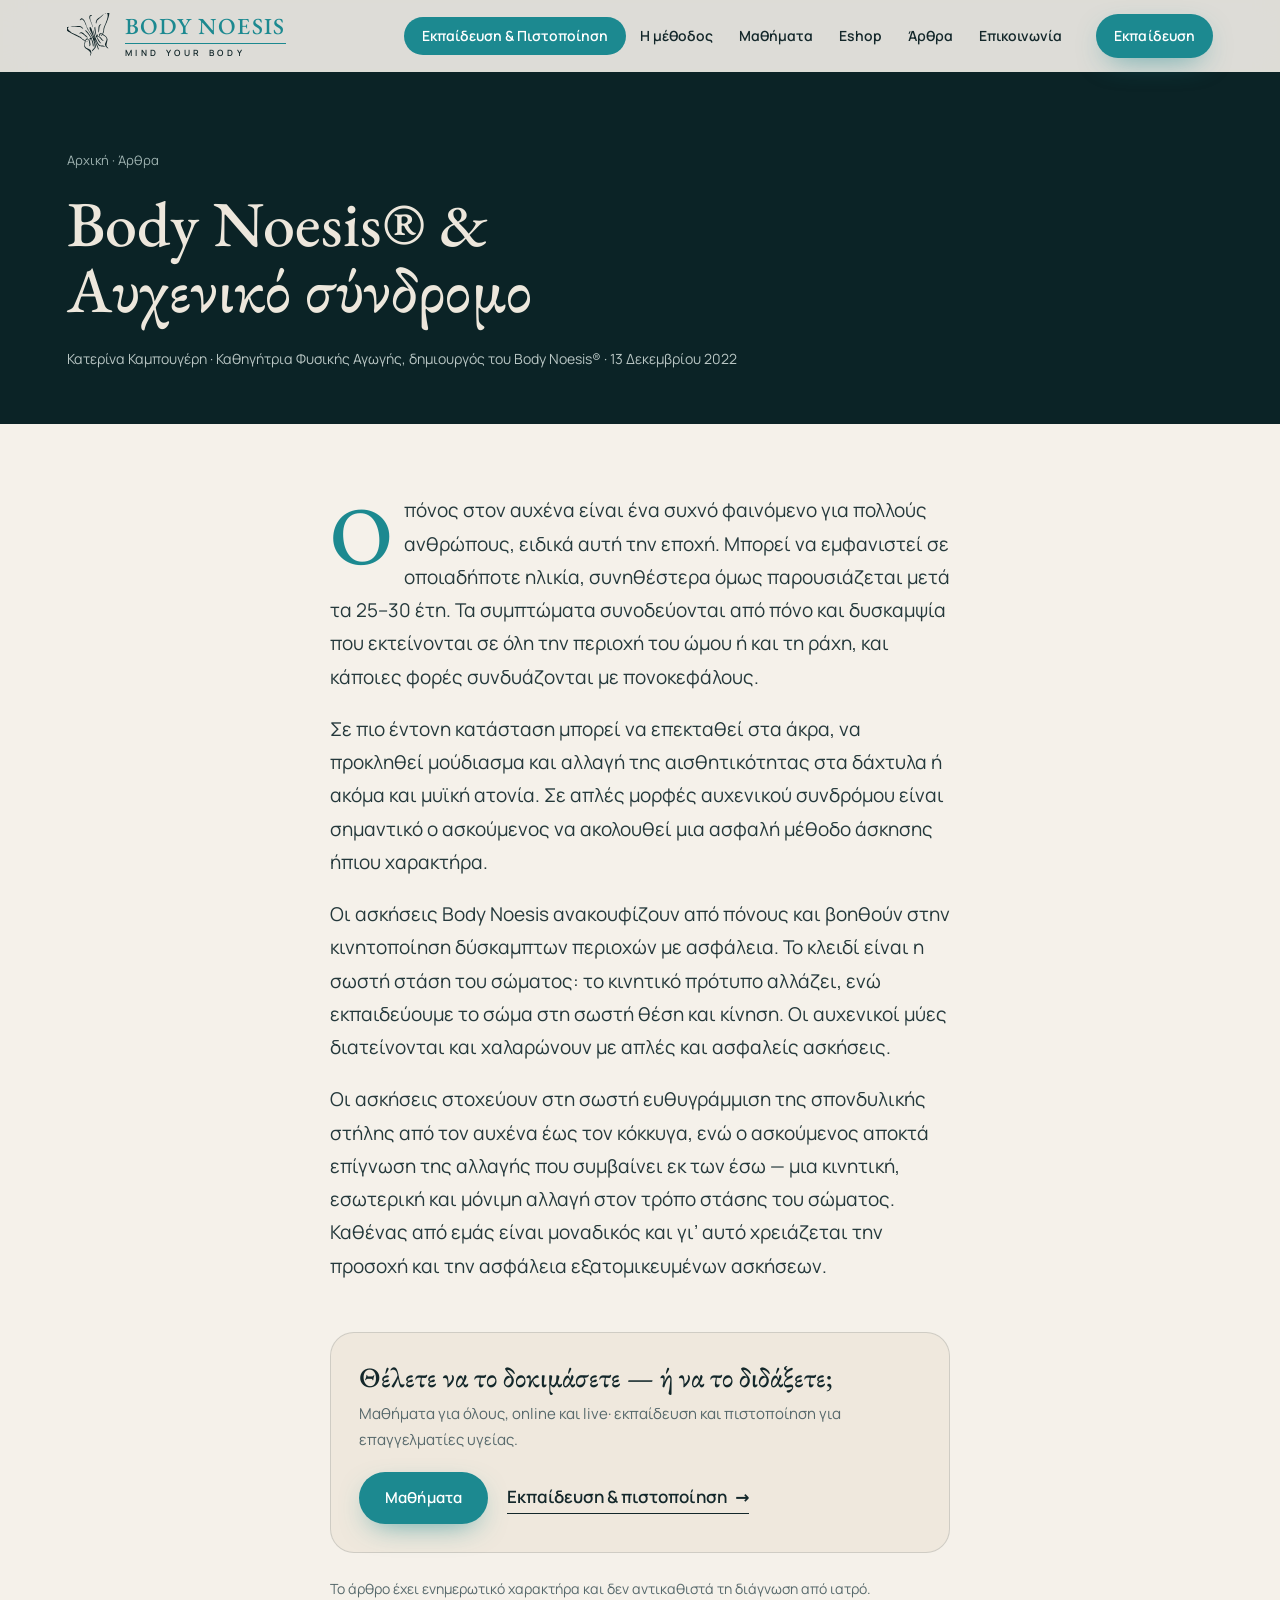
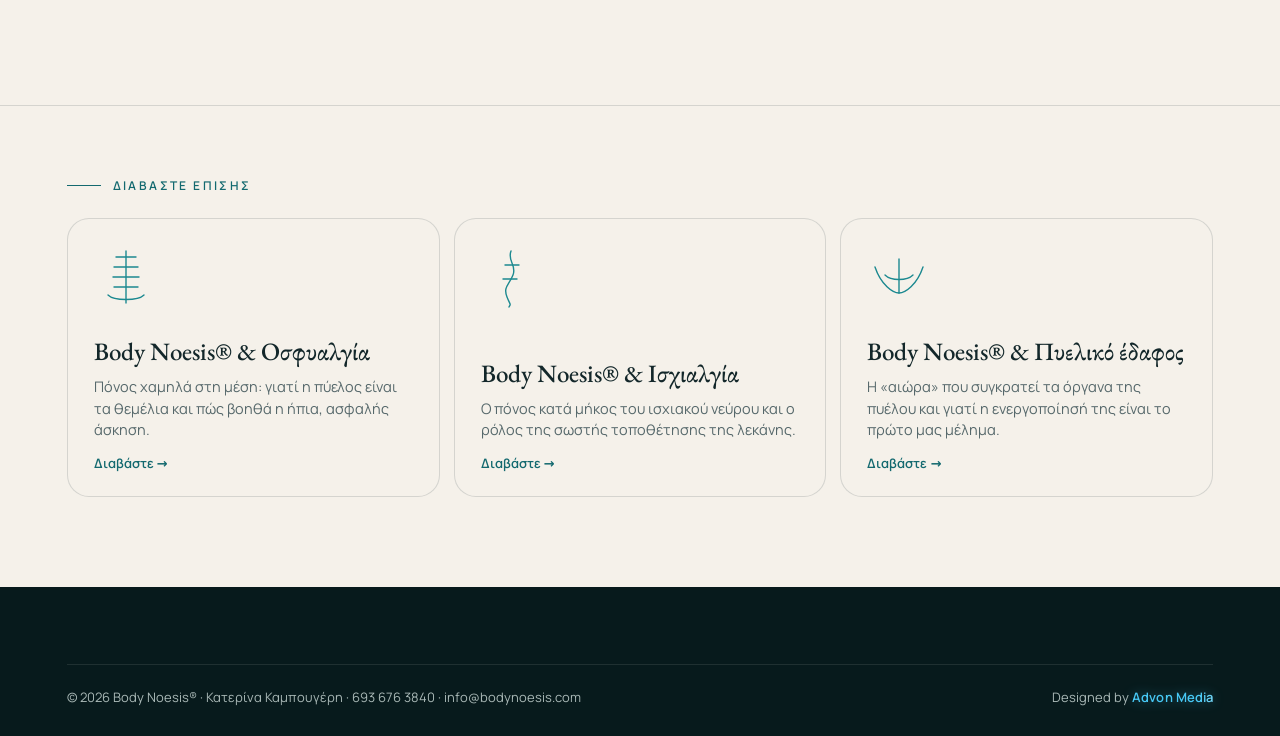
==== arthro-afxeniko-syndromo.html @ e97dd477 "Body Noesis® — new site: academy (training & certification), method, eshop with e-mail orders, artic" ====
<!DOCTYPE html>
<html lang="el">
<head>
<meta charset="utf-8">
<meta name="viewport" content="width=device-width,initial-scale=1,viewport-fit=cover">
<title>Body Noesis® &amp; Αυχενικό σύνδρομο | Κατερίνα Καμπουγέρη</title>
<!-- advon-icons · favicon.py · made from assets/img/body-noesis-icon.svg · vce3b1644 -->
<link rel="icon" href="favicon.ico?v=ce3b1644" sizes="32x32">
<link rel="icon" href="assets/icons/favicon.svg?v=ce3b1644" type="image/svg+xml">
<link rel="icon" href="assets/icons/favicon-96.png?v=ce3b1644" type="image/png" sizes="96x96">
<link rel="icon" href="assets/icons/favicon-48.png?v=ce3b1644" type="image/png" sizes="48x48">
<link rel="apple-touch-icon" href="assets/icons/apple-touch-icon.png?v=ce3b1644">
<link rel="manifest" href="site.webmanifest?v=ce3b1644">
<!-- /advon-icons -->
<meta name="description" content="Πόνος και δυσκαμψία στον αυχένα: η σωστή στάση ως κλειδί και οι ήπιες, εξατομικευμένες ασκήσεις.">
<meta name="robots" content="index,follow,max-image-preview:large">
<script id="advon-draft-guard">/* Advon: drafts stay out of Google; the real domain is untouched */(function(h){if(/(^|\.)(drafts\.advonmedia\.com|github\.io|netlify\.app)$/.test(h)){var m=document.createElement("meta");m.name="robots";m.content="noindex,nofollow";document.head.appendChild(m)}})(location.hostname)</script>
<meta name="theme-color" content="#0B2326">
<meta name="color-scheme" content="light only">
<meta property="og:type" content="website"><meta property="og:locale" content="el_GR"><meta property="og:locale:alternate" content="en_GB">
<meta property="og:site_name" content="Body Noesis®">
<meta property="og:title" content="Body Noesis® &amp; Αυχενικό σύνδρομο | Κατερίνα Καμπουγέρη"><meta property="og:description" content="Πόνος και δυσκαμψία στον αυχένα: η σωστή στάση ως κλειδί και οι ήπιες, εξατομικευμένες ασκήσεις.">
<meta property="og:image" content="https://bodynoesis.com/assets/img/katerina-kampougeri-body-noesis-paralia-maxilari-1600.webp"><meta property="og:image:width" content="1600"><meta property="og:image:height" content="1200">
<meta name="twitter:card" content="summary_large_image">
<script>(function(){var h=document.documentElement;h.classList.add('js');try{if(!sessionStorage.getItem('bn-in')&&!matchMedia('(prefers-reduced-motion:reduce)').matches&&!document.hidden)0}catch(e){}})()</script>
<link rel="preload" href="assets/fonts/eb-garamond-greek-500.woff2" as="font" type="font/woff2" crossorigin>
<style id="advon-fonts">@font-face{font-family:'EB Garamond';font-style:normal;font-weight:500;font-display:swap;src:url(assets/fonts/eb-garamond-greek-500.woff2) format('woff2');unicode-range:U+0370-0377,U+037A-037F,U+0384-038A,U+038C,U+038E-03A1,U+03A3-03FF}
@font-face{font-family:'EB Garamond';font-style:normal;font-weight:500;font-display:swap;src:url(assets/fonts/eb-garamond-latin-500.woff2) format('woff2');unicode-range:U+0000-00FF,U+0131,U+0152-0153,U+02BB-02BC,U+02C6,U+02DA,U+02DC,U+0304,U+0308,U+0329,U+2000-206F,U+20AC,U+2122,U+2191,U+2193,U+2212,U+2215,U+FEFF,U+FFFD}
@font-face{font-family:'Manrope';font-style:normal;font-weight:400;font-display:swap;src:url(assets/fonts/manrope-greek-400.woff2) format('woff2');unicode-range:U+0370-0377,U+037A-037F,U+0384-038A,U+038C,U+038E-03A1,U+03A3-03FF}
@font-face{font-family:'Manrope';font-style:normal;font-weight:400;font-display:swap;src:url(assets/fonts/manrope-latin-400.woff2) format('woff2');unicode-range:U+0000-00FF,U+0131,U+0152-0153,U+02BB-02BC,U+02C6,U+02DA,U+02DC,U+0304,U+0308,U+0329,U+2000-206F,U+20AC,U+2122,U+2191,U+2193,U+2212,U+2215,U+FEFF,U+FFFD}
@font-face{font-family:'Manrope';font-style:normal;font-weight:600;font-display:swap;src:url(assets/fonts/manrope-greek-600.woff2) format('woff2');unicode-range:U+0370-0377,U+037A-037F,U+0384-038A,U+038C,U+038E-03A1,U+03A3-03FF}
@font-face{font-family:'Manrope';font-style:normal;font-weight:600;font-display:swap;src:url(assets/fonts/manrope-latin-600.woff2) format('woff2');unicode-range:U+0000-00FF,U+0131,U+0152-0153,U+02BB-02BC,U+02C6,U+02DA,U+02DC,U+0304,U+0308,U+0329,U+2000-206F,U+20AC,U+2122,U+2191,U+2193,U+2212,U+2215,U+FEFF,U+FFFD}</style>
<style>:root{--paper:#F5F1EA;--paper2:#EFE8DD;--surf:#E7DED0;--ink:#13272A;--mut:#56686B;--teal:#1C8990;--tealt:#13696F;--tealL:#7CC8CC;--deep:#0B2326;--deep2:#103136;--sand:#C9B590;--rasp:#983058;--rasp2:#7C2347;--line:rgba(19,39,42,.14);--lineL:rgba(245,241,234,.16);
--fd:'EB Garamond',Georgia,'Noto Serif',serif;--fb:'Manrope',system-ui,-apple-system,'Segoe UI',sans-serif;
--g:clamp(20px,5.2vw,120px);--gx:max(var(--g),calc((100vw - 1920px)/2));--r:22px;--ease:cubic-bezier(.22,1,.36,1);--sh1:0 1px 2px rgba(11,35,38,.06),0 6px 18px -8px rgba(11,35,38,.18);--sh2:0 2px 6px rgba(11,35,38,.08),0 24px 60px -24px rgba(11,35,38,.35);--sh3:0 40px 90px -40px rgba(11,35,38,.6)}
*,*::before,*::after{box-sizing:border-box}
html{-webkit-text-size-adjust:100%;scroll-behavior:smooth;scroll-padding-top:90px;color-scheme:light only}
html,body{overflow-x:clip}
body{margin:0;background:var(--paper);color:var(--ink);font:400 17px/1.65 var(--fb);-webkit-font-smoothing:antialiased;-moz-osx-font-smoothing:grayscale;text-rendering:optimizeLegibility}
img,video,svg{display:block;max-width:100%}img{height:auto}
a{color:inherit}
button{font:inherit;color:inherit;cursor:pointer}
h1,h2,h3,h4{margin:0;font-weight:500}
p{margin:0 0 1em}
::selection{background:var(--teal);color:#fff}
.wrap{width:calc(100% - 2*var(--g));max-width:1920px;margin:0 auto}
.sk{position:absolute;left:-9999px;top:0}.sk:focus{left:12px;top:12px;z-index:200;background:#fff;padding:10px 14px;border-radius:10px}
.d{font-family:var(--fd);font-weight:500;letter-spacing:-.012em;line-height:1.04;text-wrap:balance}
.kick{display:inline-flex;align-items:center;gap:12px;font:600 12px/1 var(--fb);letter-spacing:.2em;text-transform:uppercase;color:var(--tealt)}
.kick::before{content:"";width:34px;height:1px;background:currentColor;transform-origin:left;transform:scaleX(var(--kx,1));transition:transform .7s var(--ease)}
.on-dark .kick,.kick.l{color:var(--tealL)}
h2.d{font-size:clamp(38px,4.6vw,78px);margin:18px 0 0}
.lead{font-size:clamp(17px,1.25vw,20px);color:var(--mut);max-width:64ch;text-wrap:pretty}
.on-dark{background:var(--deep);color:#EDE7DC}
.on-dark .lead{color:#B9C6C4}
.sec{padding:clamp(80px,9vw,150px) 0;position:relative}
.num{font-variant-numeric:tabular-nums lining-nums}
.btn{display:inline-flex;align-items:center;justify-content:center;gap:10px;min-height:52px;padding:0 26px;border-radius:999px;border:0;background:var(--teal);color:#fff;font:600 15px/1 var(--fb);letter-spacing:.01em;text-decoration:none;position:relative;overflow:hidden;isolation:isolate;transition:transform .25s var(--ease),background .25s,box-shadow .25s;box-shadow:0 10px 30px -12px rgba(28,137,144,.8)}
.btn::after{content:"";position:absolute;inset:0;background:linear-gradient(100deg,transparent 30%,rgba(255,255,255,.28) 50%,transparent 70%);transform:translateX(-120%);z-index:-1}
.btn:active{transform:scale(.97)}
.btn.sec2{background:transparent;color:inherit;border:1px solid currentColor;box-shadow:none}
.btn.rasp{background:var(--rasp);box-shadow:0 10px 30px -12px rgba(152,48,88,.75)}
.btn.light{background:#F5F1EA;color:var(--deep);box-shadow:none}
@media (hover:hover){.btn:hover{transform:translateY(-2px)}.btn:hover::after{transform:translateX(120%);transition:transform .8s var(--ease)}.btn.sec2:hover{background:rgba(28,137,144,.08)}}
.tl{display:inline-flex;align-items:center;gap:8px;font-weight:600;text-decoration:none;border-bottom:1px solid currentColor;padding-bottom:2px}
.tl span{transition:transform .25s var(--ease)}@media (hover:hover){.tl:hover span{transform:translateX(4px)}}
/* ---------- header */
.hd{position:fixed;inset:0 0 auto;z-index:60;height:84px;display:flex;align-items:center;transition:background .35s,box-shadow .35s,height .35s;color:#F5F1EA}
.hd::before{content:"";position:absolute;inset:0;background:rgba(245,241,234,.9);backdrop-filter:saturate(1.4) blur(14px);-webkit-backdrop-filter:saturate(1.4) blur(14px);opacity:0;transition:opacity .35s;box-shadow:0 1px 0 var(--line)}
.hd.solid{color:var(--ink);height:72px}.hd.solid::before{opacity:1}
.hd .wrap{display:flex;align-items:center;gap:22px;position:relative}
.brand{display:flex;align-items:center;gap:12px;text-decoration:none;flex:none}
.brand svg{width:46px;height:46px;color:currentColor;transition:transform .8s var(--ease)}
.hd.solid .brand svg{color:var(--ink)}
.wm{display:flex;flex-direction:column;line-height:1}
.wm b{font:500 23px/1 var(--fd);letter-spacing:.06em;color:var(--tealL);padding-bottom:5px;border-bottom:1px solid currentColor}
.hd.solid .wm b{color:var(--teal)}
.wm i{font:600 8.6px/1 var(--fb);font-style:normal;letter-spacing:.42em;margin-top:5px}
.nav{display:flex;gap:2px;margin-left:auto;align-items:center}
.nav a{font:600 14px/1 var(--fb);text-decoration:none;padding:12px 12px;border-radius:999px;position:relative;white-space:nowrap}
.nav a::after{content:"";position:absolute;left:12px;right:12px;bottom:6px;height:1px;background:currentColor;transform:scaleX(0);transform-origin:left;transition:transform .35s var(--ease)}
@media (hover:hover){.nav a:hover::after{transform:scaleX(1)}}
.nav a.acad{background:var(--teal);color:#fff;padding:12px 18px}.nav a.acad::after{display:none}
.hdr{display:flex;align-items:center;gap:6px}
.cartb{position:relative;width:46px;height:46px;border-radius:50%;border:1px solid currentColor;background:transparent;display:grid;place-items:center;opacity:.92}
.cartb svg{width:20px;height:20px}
.cartb .cn{position:absolute;top:-4px;right:-4px;min-width:20px;height:20px;padding:0 5px;border-radius:10px;background:var(--rasp);color:#fff;font:700 11px/20px var(--fb);text-align:center;transform:scale(0);transition:transform .35s cubic-bezier(.34,1.56,.64,1)}
.cartb .cn.on{transform:scale(1)}
.cartb.bump{animation:bump .5s cubic-bezier(.34,1.56,.64,1)}@keyframes bump{40%{transform:scale(1.18)}}
.flags{display:flex;gap:4px}
.flags button{width:44px;height:44px;border:0;background:transparent;border-radius:50%;display:grid;place-items:center;opacity:.55;transition:opacity .2s}
.flags button[aria-pressed=true]{opacity:1}
.fl{display:block;width:20px;height:14px;overflow:hidden;line-height:0;border-radius:2px;box-shadow:0 0 0 1px rgba(0,0,0,.12)}
.fl svg{display:block;width:100%;height:100%}
.burger{display:none;width:46px;height:46px;border:1px solid currentColor;border-radius:50%;background:transparent;position:relative}
.burger i{position:absolute;left:14px;right:14px;height:1.5px;background:currentColor;transition:transform .35s var(--ease),opacity .2s}
.burger i:nth-child(1){top:17px}.burger i:nth-child(2){top:22px}.burger i:nth-child(3){top:27px}
.mm{position:fixed;inset:0;z-index:90;background:var(--deep);color:#F5F1EA;display:flex;flex-direction:column;padding:96px var(--g) 40px;transform:translateY(-100%);transition:transform .55s var(--ease);visibility:hidden}
.mm.open{transform:none;visibility:visible}
.mm a{font:500 clamp(30px,8vw,44px)/1.25 var(--fd);text-decoration:none;padding:6px 0;border-bottom:1px solid var(--lineL)}
.mm .x{position:absolute;top:18px;right:var(--g);width:50px;height:50px;border-radius:50%;border:1px solid rgba(245,241,234,.5);background:transparent;color:#F5F1EA;font-size:26px;line-height:1}
.mm .mmf{margin-top:auto;display:flex;gap:10px;align-items:center;flex-wrap:wrap}
@media (max-width:1220px){.nav{display:none}.burger{display:block}.hdr{margin-left:auto}}
@media (max-width:520px){.wm i{display:none}.wm b{font-size:19px;border:0;padding:0}.brand svg{width:38px;height:38px}.hd .flags{display:none}.hd{height:70px}}
/* ---------- intro (vertebrae align, page opens) */
#intro{position:fixed;inset:0;z-index:300;pointer-events:none;display:none}
html.bn-intro #intro{display:block;pointer-events:auto}
#intro .bd{position:absolute;left:0;right:0;height:calc(100%/7 + 1px);background:var(--deep);transition:transform .9s cubic-bezier(.76,0,.24,1)}
#intro .vb{position:absolute;left:50%;top:50%;width:min(96px,18vw);height:46%;transform:translate(-50%,-50%)}
#intro .vb i{position:absolute;left:0;width:100%;height:calc(100%/7*.7);border-radius:40%/60%;border:1.5px solid var(--tealL);background:rgba(124,200,204,.08);transform:translateX(var(--x));transition:transform .9s cubic-bezier(.34,1.3,.5,1),background .5s}
#intro .ibf{position:absolute;left:50%;top:calc(27% - 70px);width:84px;height:84px;margin-left:-42px;color:#F5F1EA;opacity:0;transform:translateY(10px) scale(.8);transition:opacity .6s,transform .8s var(--ease)}
#intro .iw{position:absolute;left:0;right:0;top:calc(73% + 10px);text-align:center;color:#F5F1EA;opacity:0;transition:opacity .6s .1s}
#intro .iw b{display:block;font:500 28px/1 var(--fd);letter-spacing:.12em;color:var(--tealL)}#intro .iw small{display:block;margin-top:10px;font:600 10px/1 var(--fb);letter-spacing:.44em}
#intro.al .vb i{transform:none;background:rgba(124,200,204,.22)}
#intro.bf .ibf{opacity:1;transform:none}#intro.bf .iw{opacity:1}
#intro.go .bd:nth-child(odd){transform:translateX(-101%)}#intro.go .bd:nth-child(even){transform:translateX(101%)}
#intro.go .vb,#intro.go .ibf,#intro.go .iw{opacity:0;transition:opacity .35s}
/* ---------- hero */
.hero{position:relative;min-height:max(640px,100svh);display:grid;grid-template-columns:minmax(0,46fr) minmax(0,54fr);background:var(--deep);color:#F2ECE2;overflow:clip}
.hero-t{position:relative;z-index:2;padding:calc(84px + clamp(30px,5vh,70px)) clamp(28px,4vw,72px) clamp(40px,6vh,80px) var(--gx);display:flex;flex-direction:column;justify-content:center}
.hero-t .ey{font:600 12px/1.4 var(--fb);letter-spacing:.22em;text-transform:uppercase;color:var(--tealL);display:flex;align-items:center;gap:12px}
.hero-t .ey::before{content:"";width:28px;height:1px;background:currentColor}
.hero h1{font:600 14px/1.55 var(--fb);letter-spacing:.02em;color:#C7D3D1;margin:22px 0 0;max-width:46ch}
.hero .disp{font-family:var(--fd);font-weight:500;font-size:clamp(46px,5.2vw,96px);line-height:.98;letter-spacing:-.02em;margin:16px 0 0;text-wrap:balance}
.hero .disp em{font-style:normal;color:var(--tealL);position:relative;white-space:nowrap}
.hero .disp em svg{position:absolute;left:-2%;right:-2%;bottom:-.08em;width:104%;height:.22em;overflow:visible}
.hero .disp em path{stroke:var(--sand);stroke-width:2.2;fill:none;stroke-dasharray:1;stroke-dashoffset:1;transition:stroke-dashoffset 1.2s .9s var(--ease)}
.hero.in .disp em path{stroke-dashoffset:0}
.hero .sub{margin:26px 0 0;font-size:clamp(16px,1.15vw,19px);color:#C3CFCD;max-width:52ch;text-wrap:pretty}
.hero .cta{display:flex;align-items:center;gap:24px;flex-wrap:wrap;margin-top:34px}
.hero .chips{display:flex;flex-wrap:wrap;gap:8px;margin-top:38px;padding:0;list-style:none}
.hero .chips li{font:600 12.5px/1 var(--fb);padding:11px 15px;border-radius:999px;border:1px solid rgba(124,200,204,.35);color:#DCE6E4}
.w{display:inline-block;overflow:hidden;vertical-align:top;padding-bottom:.08em;margin-bottom:-.08em}
.w>span{display:inline-block;transform:translateY(105%);transition:transform 1s var(--ease);transition-delay:calc(var(--i)*70ms + .2s)}
.hero.in .w>span{transform:none}
.hero .fade{opacity:0;transform:translateY(14px);transition:opacity .8s var(--ease),transform .8s var(--ease);transition-delay:calc(var(--d,0)*1ms + .5s)}
.hero.in .fade{opacity:1;transform:none}
.hero-p{position:relative;z-index:1;margin-top:84px;border-top-left-radius:clamp(40px,7vw,140px);overflow:hidden;background:#173a3f}
.hero-p picture,.hero-p img{display:block;width:100%;height:100%}
.hero-p img{object-fit:cover;object-position:72% 34%;transform:scale(1.08);transition:transform 2.4s var(--ease)}
.hero.in .hero-p img{transform:scale(1);animation:kb 26s 2.4s ease-in-out infinite alternate}
@keyframes kb{to{transform:scale(1.045) translate(-.8%,-.5%)}}
.hero-p::after{content:"";position:absolute;inset:0;background:linear-gradient(90deg,rgba(11,35,38,.55),rgba(11,35,38,0) 34%),linear-gradient(0deg,rgba(11,35,38,.45),transparent 30%);pointer-events:none}
.hero-card{position:absolute;left:clamp(18px,2.4vw,36px);bottom:clamp(18px,3vh,36px);z-index:3;display:flex;gap:14px;align-items:center;max-width:330px;padding:14px 18px 14px 14px;border-radius:18px;background:rgba(11,35,38,.55);backdrop-filter:blur(12px);-webkit-backdrop-filter:blur(12px);border:1px solid rgba(245,241,234,.18);color:#F2ECE2;text-decoration:none;font-size:13.5px;line-height:1.4;box-shadow:var(--sh2);animation:bob 6s ease-in-out infinite}
.hero-card b{display:block;font:500 18px/1.2 var(--fd);color:#fff}
.hero-card .seal{flex:none;width:58px;height:58px}
@keyframes bob{50%{transform:translateY(-6px)}}
.hero-spine{position:absolute;left:calc(var(--gx) - 2px);top:0;bottom:0;width:1px;z-index:1;opacity:.5;pointer-events:none}
.hero-bg{position:absolute;inset:0;z-index:0;pointer-events:none;overflow:hidden}
.hero-bg .o{position:absolute;border-radius:50%;filter:none}
.hero-bg .o1{width:70vmax;height:70vmax;left:-28vmax;top:-30vmax;background:radial-gradient(closest-side,rgba(28,137,144,.32),transparent);animation:dr1 28s ease-in-out infinite alternate}
.hero-bg .o2{width:50vmax;height:50vmax;left:10vmax;bottom:-32vmax;background:radial-gradient(closest-side,rgba(201,181,144,.14),transparent);animation:dr2 34s ease-in-out infinite alternate}
@keyframes dr1{to{transform:translate(8vmax,6vmax)}}@keyframes dr2{to{transform:translate(-6vmax,-5vmax)}}
.hero-bg .bfw{position:absolute;right:56%;top:52%;width:min(36vw,520px);color:rgba(124,200,204,.07);transform:translate(10%,-50%) rotate(-8deg)}
.hero .scroll{position:absolute;left:var(--gx);bottom:26px;z-index:3;font:600 11px/1 var(--fb);letter-spacing:.3em;color:#9fb3b1;display:flex;align-items:center;gap:12px;text-transform:uppercase;transition:opacity .4s}
.hero .scroll i{width:1px;height:34px;background:linear-gradient(var(--tealL),transparent);animation:sc 2.2s ease-in-out infinite}
@keyframes sc{0%{transform:scaleY(0);transform-origin:top}50%{transform:scaleY(1);transform-origin:top}51%{transform-origin:bottom}100%{transform:scaleY(0);transform-origin:bottom}}
@media (max-width:1000px){
 .hero{grid-template-columns:1fr;min-height:0}
 .hero-p{order:-1;margin-top:70px;border-radius:0;aspect-ratio:4/3;height:auto}
 .hero-p img{object-position:50% 50%;animation:none!important;transform:none!important}
 .hero-p::after{background:linear-gradient(0deg,var(--deep),rgba(11,35,38,0) 26%)}
 .hero-t{padding:10px var(--g) 64px;margin-top:-34px}
 .hero-card{left:auto;right:12px;bottom:auto;top:12px;max-width:250px;padding:10px 12px;font-size:12px;animation:none}
 .hero-card .seal{width:44px;height:44px}.hero-card b{font-size:15px}
 .hero .scroll,.hero-spine{display:none}
}
@media (max-width:520px){.hero-card{display:none}.hero .disp{font-size:clamp(40px,11.4vw,56px)}}
/* ---------- proof */
.proof{border-bottom:1px solid var(--line);background:var(--paper)}
.proof ul{list-style:none;margin:0;padding:0;display:grid;grid-template-columns:repeat(5,minmax(0,1fr))}
.proof li{padding:34px clamp(14px,1.6vw,28px);border-left:1px solid var(--line);opacity:0;transform:translateY(16px) rotateX(-40deg);transform-origin:50% 100%;transition:opacity .6s,transform .8s var(--ease);transition-delay:calc(var(--i)*70ms)}
.proof li:first-child{border-left:0;padding-left:0}
.proof.in li{opacity:1;transform:none}
.proof b{display:block;font:500 clamp(24px,2vw,32px)/1.08 var(--fd);color:var(--tealt)}
.proof span{display:block;margin-top:8px;font-size:14px;color:var(--mut);line-height:1.45}
@media (max-width:1000px){.proof ul{grid-template-columns:repeat(2,minmax(0,1fr))}.proof li{border-left:0;border-top:1px solid var(--line);padding:24px 14px 24px 0}.proof li:first-child{grid-column:1/-1}}
/* ---------- academy */
.acad{background:var(--deep);color:#EDE7DC;border-radius:clamp(36px,5vw,72px) clamp(36px,5vw,72px) 0 0;margin-top:-1px;overflow:clip;position:relative}
.acad .amb{position:absolute;inset:0;pointer-events:none;overflow:hidden}
.acad .amb i{position:absolute;border-radius:50%;border:1px solid rgba(124,200,204,.1)}
.a-head{display:grid;grid-template-columns:minmax(0,1.05fr) minmax(0,.95fr);gap:clamp(30px,5vw,96px);align-items:end}
.a-head h2{font-size:clamp(42px,5.4vw,96px)}
.a-head h2 em{font-style:normal;color:var(--tealL)}
.a-head .lead{margin:0}
.who{margin:clamp(56px,7vw,110px) 0 0;display:grid;grid-template-columns:minmax(0,.62fr) minmax(0,1.38fr);gap:clamp(30px,5vw,96px);align-items:start}
.who h3{font:600 12px/1.4 var(--fb);letter-spacing:.2em;text-transform:uppercase;color:var(--sand)}
.who ul{list-style:none;margin:0;padding:0}
.who li{display:flex;align-items:baseline;justify-content:space-between;gap:20px;padding:18px 0;border-top:1px solid var(--lineL);font:500 clamp(28px,3.4vw,58px)/1.05 var(--fd);color:rgba(237,231,220,.28);transition:color .6s,padding .6s var(--ease)}
.who li:last-child{border-bottom:1px solid var(--lineL)}
.who li small{font:600 12px/1.3 var(--fb);letter-spacing:.08em;color:var(--tealL);opacity:0;transition:opacity .6s;text-align:right;max-width:24ch}
.who li.lit{color:#F2ECE2;padding-left:clamp(0px,1.4vw,24px)}.who li.lit small{opacity:1}
.fmt{margin-top:clamp(56px,7vw,110px);display:grid;grid-template-columns:repeat(4,minmax(0,1fr));gap:14px}
.fmt div{padding:28px 24px 26px;border-radius:var(--r);background:var(--deep2);border:1px solid var(--lineL);position:relative;overflow:hidden;transform:translateY(30px) scale(.96);opacity:0;transition:transform .8s var(--ease),opacity .6s;transition-delay:calc(var(--i)*80ms)}
.fmt.in div{transform:none;opacity:1}
.fmt b{display:block;font:500 clamp(36px,3.2vw,52px)/1 var(--fd);color:#fff}
.fmt span{display:block;margin-top:14px;font:600 12px/1.3 var(--fb);letter-spacing:.16em;text-transform:uppercase;color:var(--tealL)}
.fmt p{margin:10px 0 0;font-size:15px;color:#B9C6C4;line-height:1.5}
.fmt div::before{content:"";position:absolute;left:0;top:0;height:2px;width:100%;background:linear-gradient(90deg,var(--teal),var(--sand));transform:scaleX(0);transform-origin:left;transition:transform 1s var(--ease);transition-delay:calc(var(--i)*80ms + .3s)}
.fmt.in div::before{transform:scaleX(1)}
.syl{margin-top:clamp(70px,8vw,130px);display:grid;grid-template-columns:minmax(0,.72fr) minmax(0,1.28fr);gap:clamp(30px,5vw,96px)}
.syl .st{position:sticky;top:110px;align-self:start}
.syl h3{font:500 clamp(32px,3.2vw,54px)/1.05 var(--fd)}
.syl .st p{color:#B9C6C4;margin-top:18px}
.syl .bar{margin-top:26px;height:3px;border-radius:3px;background:rgba(245,241,234,.12);overflow:hidden}
.syl .bar i{display:block;height:100%;width:100%;background:linear-gradient(90deg,var(--teal),var(--tealL));transform:scaleX(var(--p,0));transform-origin:left}
.syl .cnt{margin-top:12px;font:600 13px/1 var(--fb);color:var(--tealL)}
.syl ol{list-style:none;margin:0;padding:0;columns:2;column-gap:34px;counter-reset:m}
.syl li{break-inside:avoid;counter-increment:m;display:grid;grid-template-columns:44px minmax(0,1fr);gap:4px;padding:16px 0 16px;border-top:1px solid var(--lineL);font-size:16px;line-height:1.45;color:rgba(237,231,220,.5);transition:color .5s}
.syl li::before{content:counter(m,decimal-leading-zero);font:500 18px/1.3 var(--fd);color:rgba(124,200,204,.45);transition:color .5s}
.syl li.lit{color:#F2ECE2}.syl li.lit::before{color:var(--tealL)}
/* path */
.path{margin-top:clamp(80px,9vw,140px);display:grid;grid-template-columns:minmax(0,1fr) minmax(0,1fr);gap:clamp(30px,5vw,96px)}
.path h3{font:500 clamp(32px,3.2vw,54px)/1.05 var(--fd)}
.road{position:relative;padding-left:64px}
.road .ln{position:absolute;left:21px;top:8px;bottom:8px;width:2px;background:rgba(245,241,234,.1)}
.road .ln i{position:absolute;inset:0;background:linear-gradient(var(--tealL),var(--teal));transform:scaleY(var(--p,0));transform-origin:top}
.road .st2{position:relative;padding:4px 0 38px}
.road .st2:last-child{padding-bottom:0}
.road .dot{position:absolute;left:-64px;top:0;width:44px;height:30px;border-radius:44%/62%;border:1.5px solid rgba(124,200,204,.4);background:var(--deep);display:grid;place-items:center;font:600 13px/1 var(--fb);color:rgba(124,200,204,.7);transition:all .5s cubic-bezier(.34,1.56,.64,1)}
.road .st2.lit .dot{background:var(--teal);border-color:var(--teal);color:#fff;transform:scale(1.08)}
.road h4{font:500 26px/1.15 var(--fd);color:#F2ECE2}
.road p{margin:8px 0 0;color:#B9C6C4;font-size:15.5px}
/* certificate */
.cert-w{margin-top:clamp(80px,9vw,140px);display:grid;grid-template-columns:minmax(0,.9fr) minmax(0,1.1fr);gap:clamp(30px,5vw,96px);align-items:center}
.cert-w h3{font:500 clamp(32px,3.2vw,54px)/1.05 var(--fd)}
.cert-w .lead{margin-top:16px}
.field{display:block;margin-top:24px}
.field span{display:block;font:600 12px/1 var(--fb);letter-spacing:.14em;text-transform:uppercase;color:var(--tealL);margin-bottom:10px}
.field input,.field select,.field textarea{width:100%;min-height:54px;padding:14px 18px;border-radius:14px;border:1px solid rgba(245,241,234,.25);background:rgba(245,241,234,.06);color:#F5F1EA;font:500 17px/1.3 var(--fb);outline:none;transition:border-color .2s,background .2s}
.field textarea{min-height:110px;resize:vertical}
.field select option{color:#13272A}
.field input:focus,.field select:focus,.field textarea:focus{border-color:var(--tealL);background:rgba(245,241,234,.1)}
.cert{position:relative;aspect-ratio:1.414/1;border-radius:6px;background:#FBF8F2;color:#1F3134;padding:clamp(18px,3.4%,44px);box-shadow:var(--sh3);transform:perspective(1400px) rotateY(var(--ry,-8deg)) rotateX(var(--rx,4deg));transition:transform .6s var(--ease);overflow:hidden}
.cert::before{content:"";position:absolute;inset:clamp(8px,1.6%,16px);border:1px solid #C9B590;border-radius:3px;pointer-events:none}
.cert::after{content:"";position:absolute;inset:calc(clamp(8px,1.6%,16px) + 5px);border:1px solid rgba(201,181,144,.5);border-radius:2px;pointer-events:none}
.cert .ci{position:relative;height:100%;display:flex;flex-direction:column;align-items:center;justify-content:space-between;text-align:center;padding:4% 6%}
.cert .cbf{width:11%;color:#1F3134}
.cert .ctt{font:600 clamp(8px,.85vw,12px)/1 var(--fb);letter-spacing:.38em;color:var(--teal)}
.cert .cn2{font:500 clamp(10px,1.1vw,15px)/1.2 var(--fd);letter-spacing:.2em;text-transform:uppercase}
.cert .nm{font:500 clamp(22px,3vw,46px)/1.1 var(--fd);color:#0B2326;min-height:1.1em;border-bottom:1px solid #C9B590;padding:0 6% 4px;transition:opacity .2s}
.cert .tx{font-size:clamp(9px,.9vw,13px);line-height:1.5;color:#4C5D60;max-width:46ch}
.cert .sg{display:flex;justify-content:space-between;width:100%;align-items:flex-end;font-size:clamp(8px,.8vw,11px);color:#5c6b6d}
.cert .sg div{border-top:1px solid #9aa7a8;padding-top:4px;min-width:30%}
.cert .sg svg{width:clamp(80px,12vw,150px);height:auto;margin:0 auto -2px;stroke:#0B2326;fill:none;stroke-width:1.4;stroke-dasharray:1;stroke-dashoffset:1;transition:stroke-dashoffset 2s var(--ease)}
.cert.in .sg svg{stroke-dashoffset:0}
.cert .stamp{position:absolute;right:5%;bottom:5%;width:clamp(48px,7vw,86px);aspect-ratio:1;border-radius:50%;border:2px solid rgba(152,48,88,.55);color:rgba(152,48,88,.75);display:grid;place-items:center;transform:rotate(-14deg) scale(1.6);opacity:0;transition:transform .6s cubic-bezier(.34,1.56,.64,1) 1.2s,opacity .3s 1.2s}
.cert.in .stamp{transform:rotate(-14deg);opacity:1}
.cert .stamp svg{width:84%;height:84%}
.cert-note{margin-top:14px;font-size:12px;color:#8FA3A1}
/* team */
.team{margin-top:clamp(80px,9vw,140px)}
.team h3{font:500 clamp(32px,3.2vw,54px)/1.05 var(--fd);max-width:20ch}
.tg{display:grid;grid-template-columns:repeat(3,minmax(0,1fr));gap:18px;margin-top:40px}
.tc{border-radius:var(--r);background:var(--deep2);border:1px solid var(--lineL);overflow:hidden;display:flex;flex-direction:column}
.tc figure{margin:0;aspect-ratio:1/1;overflow:hidden;background:#1a3c41}
.tc img{width:100%;height:100%;object-fit:cover;transition:transform 1.2s var(--ease)}
@media (hover:hover){.tc:hover img{transform:scale(1.04)}}
.tc div{padding:22px 24px 26px}
.tc b{display:block;font:500 26px/1.1 var(--fd);color:#fff}
.tc small{display:block;margin-top:6px;font:600 12px/1.4 var(--fb);letter-spacing:.12em;text-transform:uppercase;color:var(--tealL)}
.tc p{margin:12px 0 0;font-size:15px;color:#B9C6C4;line-height:1.55}
.tc.es{lang:es}
/* price */
.price{margin-top:clamp(80px,9vw,140px);display:grid;grid-template-columns:minmax(0,.8fr) minmax(0,1.2fr);gap:clamp(30px,5vw,96px);align-items:start}
.price h3{font:500 clamp(32px,3.2vw,54px)/1.05 var(--fd)}
.pg{display:grid;grid-template-columns:repeat(3,minmax(0,1fr));gap:14px}
.pc{padding:28px 22px;border-radius:var(--r);border:1px solid var(--lineL);background:rgba(245,241,234,.03);text-align:left}
.pc.hi{background:var(--teal);border-color:var(--teal);color:#fff}
.pc b{display:block;font:500 clamp(40px,3.6vw,58px)/1 var(--fd)}
.pc span{display:block;margin-top:12px;font:600 13px/1.4 var(--fb);color:var(--tealL)}
.pc.hi span{color:#E2F4F5}
.pnote{grid-column:1/-1;margin:8px 0 0;font-size:14px;color:#9FB3B1}
.perk{grid-column:1/-1;display:flex;align-items:center;gap:14px;padding:16px 20px;border-radius:16px;border:1px dashed rgba(201,181,144,.5);color:#EDE7DC;font-size:15px}
.perk b{font:500 26px/1 var(--fd);color:var(--sand)}
.enq{margin-top:clamp(80px,9vw,140px);border-radius:clamp(26px,3vw,44px);background:linear-gradient(135deg,#123a40,#0e2c30);border:1px solid var(--lineL);padding:clamp(28px,4.4vw,70px);display:grid;grid-template-columns:minmax(0,.9fr) minmax(0,1.1fr);gap:clamp(24px,4vw,70px);position:relative;overflow:hidden}
.enq h3{font:500 clamp(34px,3.6vw,60px)/1.03 var(--fd)}
.enq .fgr{display:grid;grid-template-columns:minmax(0,1fr) minmax(0,1fr);gap:0 14px}
.enq .fgr .full{grid-column:1/-1}
.enq .bts{display:flex;gap:10px;flex-wrap:wrap;margin-top:22px}
.es-l{margin-top:22px;font-size:14px;color:#9FB3B1;font-style:italic}
@media (max-width:600px){.fmt{gap:10px}.fmt div{padding:22px 16px}.fmt b{font-size:clamp(26px,7.6vw,34px)}}
@media (max-width:1000px){.a-head,.who,.syl,.path,.cert-w,.price,.enq{grid-template-columns:1fr}.fmt{grid-template-columns:repeat(2,minmax(0,1fr))}.syl ol{columns:1}.syl .st{position:static}.tg{grid-template-columns:1fr}.pg{grid-template-columns:1fr}.enq .fgr{grid-template-columns:1fr}.who li small{display:none}}
@media (min-width:600px) and (max-width:1000px){.tg{grid-template-columns:repeat(2,minmax(0,1fr))}.tg .tc:last-child{grid-column:1/-1}.tg .tc:last-child figure{aspect-ratio:16/9}}
/* ---------- method (spine) */
.meth{background:var(--paper)}
.m-head{display:grid;grid-template-columns:minmax(0,1fr) minmax(0,1fr);gap:clamp(30px,5vw,96px);align-items:end}
.m-head .lead{margin:0}
.mstage{margin-top:clamp(50px,6vw,90px);display:grid;grid-template-columns:minmax(0,.9fr) minmax(0,1.1fr);gap:clamp(30px,5vw,96px)}
.sp-w{position:sticky;top:96px;align-self:start;height:calc(100svh - 130px);min-height:520px;max-height:860px;border-radius:clamp(26px,3vw,44px);background:radial-gradient(120% 80% at 50% 110%,rgba(28,137,144,.18),transparent 60%),var(--paper2);border:1px solid var(--line);overflow:hidden;display:flex;align-items:center;justify-content:center}
.sp-w svg.sp{height:88%;width:auto;overflow:visible}
.sp-w .vt{fill:#FBF8F2;stroke:var(--ink);stroke-width:1.6}
.sp-w .vt.on{fill:var(--teal);stroke:var(--tealt)}
.sp-w .disc{fill:var(--sand);opacity:.7}
.sp-w .pel{fill:none;stroke:var(--ink);stroke-width:1.6}
.sp-w .pelf{fill:var(--rasp);opacity:0;transition:opacity .6s}
.sp-w.pf .pelf{opacity:.32}
.sp-w .axis{stroke:var(--teal);stroke-width:1;stroke-dasharray:4 6;opacity:.6}
.sp-w .lab{position:absolute;left:22px;bottom:20px;font:600 12px/1.4 var(--fb);letter-spacing:.14em;text-transform:uppercase;color:var(--mut)}
.sp-w .lab b{display:block;font:500 34px/1 var(--fd);letter-spacing:0;text-transform:none;color:var(--tealt)}
.sp-w .bfm{position:absolute;right:22px;top:22px;width:56px;color:var(--ink);opacity:.85}
.prs{list-style:none;margin:0;padding:0}
.prs li{padding:clamp(28px,5vh,56px) 0;border-top:1px solid var(--line);opacity:.32;transition:opacity .6s}
.prs li.lit{opacity:1}
.prs li span{font:600 12px/1 var(--fb);letter-spacing:.2em;text-transform:uppercase;color:var(--tealt)}
.prs h3{font:500 clamp(28px,2.6vw,42px)/1.1 var(--fd);margin:12px 0 12px}
.prs p{color:var(--mut);margin:0;max-width:56ch}
.prs li:last-child{border-bottom:1px solid var(--line)}
.qb{margin-top:clamp(60px,7vw,110px);text-align:center}
.qb blockquote{margin:0 auto;max-width:22ch;font:500 clamp(40px,5vw,86px)/1.04 var(--fd);letter-spacing:-.015em;text-wrap:balance}
.qb blockquote .ww{opacity:.16;transition:opacity .4s}
.qb blockquote .ww.on{opacity:1}
.qb cite{display:block;margin-top:20px;font:600 13px/1 var(--fb);font-style:normal;letter-spacing:.16em;text-transform:uppercase;color:var(--tealt)}
.org{margin:28px auto 0;max-width:70ch;text-align:center;color:var(--mut);font-size:15.5px}
@media (max-width:1000px){.m-head,.mstage{grid-template-columns:1fr}.sp-w{position:sticky;top:72px;height:44svh;min-height:300px;z-index:2;box-shadow:var(--sh1)}.prs li{padding:28px 0}}
/* ---------- ticker */
.tick{background:var(--teal);color:#fff;overflow:hidden;padding:20px 0;-webkit-mask-image:linear-gradient(90deg,transparent,#000 8%,#000 92%,transparent);mask-image:linear-gradient(90deg,transparent,#000 8%,#000 92%,transparent)}
.tick .tr{display:flex;width:max-content;animation:tk 46s linear infinite}
.tick span{font:500 clamp(24px,2.4vw,38px)/1 var(--fd);padding:0 28px;display:flex;align-items:center;gap:56px;white-space:nowrap}
.tick span::after{content:"";width:10px;height:7px;border-radius:44%/62%;border:1.5px solid rgba(255,255,255,.7)}
@keyframes tk{to{transform:translateX(-50%)}}
@media (hover:hover){.tick:hover .tr{animation-play-state:paused}}
/* ---------- lessons */
.less{background:var(--paper2)}
.l-grid{margin-top:clamp(44px,5vw,80px);display:grid;grid-template-columns:minmax(0,1.1fr) minmax(0,.9fr);gap:clamp(24px,4vw,70px);align-items:stretch}
.l-ph{position:relative;border-radius:clamp(26px,3vw,44px);overflow:hidden;min-height:420px;background:#cfc3b2}
.l-ph img{position:absolute;inset:0;width:100%;height:100%;object-fit:cover;object-position:50% 40%}
.l-ph .tag{position:absolute;left:18px;bottom:18px;padding:10px 14px;border-radius:12px;background:rgba(245,241,234,.9);font:600 13px/1.3 var(--fb);color:var(--ink)}
.l-list{display:flex;flex-direction:column;gap:14px}
.lc{padding:28px;border-radius:var(--r);background:var(--paper);border:1px solid var(--line);box-shadow:var(--sh1);display:grid;grid-template-columns:minmax(0,1fr) auto;gap:6px 18px;align-items:start;transition:transform .4s var(--ease),box-shadow .4s}
@media (hover:hover){.lc:hover{transform:translateY(-4px);box-shadow:var(--sh2)}}
.lc h3{font:500 28px/1.1 var(--fd)}
.lc p{grid-column:1/-1;margin:8px 0 0;color:var(--mut);font-size:15.5px}
.lc .pr{text-align:right;font:500 30px/1 var(--fd);color:var(--tealt)}.lc .pr small{display:block;font:600 11.5px/1.3 var(--fb);color:var(--mut);margin-top:6px}
.lc.pro{background:var(--deep);color:#EDE7DC;border-color:transparent}.lc.pro p{color:#B9C6C4}.lc.pro .pr{color:var(--tealL);font-size:18px;font-family:var(--fb);font-weight:600;align-self:center}
.plat{margin-top:18px;font-size:14px;color:var(--mut)}
@media (max-width:1000px){.l-grid{grid-template-columns:1fr}.l-ph{min-height:0;aspect-ratio:1/1}}
/* ---------- shop */
.shop{background:var(--paper)}
.s-head{display:grid;grid-template-columns:minmax(0,1fr) minmax(0,1fr);gap:clamp(30px,5vw,96px);align-items:end}
.s-head .lead{margin:0}
.s-head h2 em{font-style:normal;color:var(--rasp)}
.prod{margin-top:clamp(56px,7vw,110px);display:grid;grid-template-columns:minmax(0,1.05fr) minmax(0,.95fr);gap:clamp(24px,5vw,90px);align-items:center}
.prod.flip{grid-template-columns:minmax(0,.95fr) minmax(0,1.05fr)}
.prod.flip .pgal{order:2}
.pgal{position:relative}
.pmain{position:relative;border-radius:clamp(22px,2.6vw,38px);overflow:hidden;background:#EAE3D8;aspect-ratio:1/1;box-shadow:var(--sh2)}
.pmain img{position:absolute;inset:0;width:100%;height:100%;object-fit:contain;background:#fff;opacity:0;transition:opacity .6s,transform 1s var(--ease);transform:scale(1.03)}
.pmain img.on{opacity:1;transform:none}
.pmain button{position:absolute;inset:0;border:0;background:transparent;z-index:2;cursor:zoom-in}
.pthumbs{display:flex;gap:8px;margin-top:12px;flex-wrap:wrap}
.pthumbs button{width:64px;height:64px;border-radius:12px;overflow:hidden;border:2px solid transparent;padding:0;background:#fff;transition:border-color .2s,transform .2s}
.pthumbs button[aria-pressed=true]{border-color:var(--rasp)}
.pthumbs img{width:100%;height:100%;object-fit:contain}
.pinfo .pat{display:inline-flex;align-items:center;gap:8px;font:600 12px/1 var(--fb);letter-spacing:.14em;text-transform:uppercase;color:var(--rasp);padding:9px 12px;border-radius:999px;background:rgba(152,48,88,.08)}
.pinfo h3{font:500 clamp(34px,3.4vw,58px)/1.04 var(--fd);margin:18px 0 0}
.pinfo .pp{display:flex;align-items:baseline;gap:14px;margin:18px 0 0}
.pinfo .pp b{font:500 clamp(38px,3.4vw,54px)/1 var(--fd);color:var(--rasp)}
.pinfo .pp s{font-size:20px;color:var(--mut)}
.pinfo .pp small{font-size:13px;color:var(--mut)}
.pinfo .lead{margin-top:18px;max-width:54ch}
.pinfo ul.pts{list-style:none;padding:0;margin:20px 0 0;display:grid;gap:8px}
.pinfo ul.pts li{display:flex;gap:12px;font-size:15.5px;line-height:1.5}
.pinfo ul.pts li::before{content:"";flex:none;width:9px;height:6px;margin-top:9px;border-radius:44%/62%;border:1.5px solid var(--teal)}
.pinfo .dims{margin-top:18px;font-size:14px;color:var(--mut);padding-top:14px;border-top:1px solid var(--line)}
.buy{display:flex;align-items:center;gap:12px;margin-top:24px;flex-wrap:wrap}
.qty{display:inline-flex;align-items:center;border:1px solid var(--line);border-radius:999px;height:52px;background:#fff}
.qty button{width:46px;height:50px;border:0;background:transparent;font-size:20px}
.qty output{min-width:28px;text-align:center;font-weight:600}
.more{border:0;background:transparent;padding:10px 4px;font-weight:600;border-bottom:1px solid currentColor}
.patent{margin-top:clamp(56px,7vw,110px);display:grid;grid-template-columns:minmax(0,.55fr) minmax(0,1.45fr);gap:clamp(24px,4vw,70px);align-items:center;padding:clamp(24px,3vw,44px);border-radius:clamp(26px,3vw,44px);background:var(--paper2);border:1px solid var(--line)}
.patent button{border:0;padding:0;background:transparent;cursor:zoom-in;border-radius:10px;overflow:hidden;box-shadow:var(--sh2);transform:rotate(-2deg);transition:transform .5s var(--ease)}
@media (hover:hover){.patent button:hover{transform:rotate(0) scale(1.02)}}
.patent h3{font:500 clamp(28px,2.6vw,42px)/1.1 var(--fd)}
.patent p{color:var(--mut);margin:12px 0 0}
.how{margin-top:clamp(40px,5vw,70px);display:grid;grid-template-columns:repeat(3,minmax(0,1fr));gap:14px;counter-reset:h}
.how div{padding:26px;border-radius:var(--r);border:1px solid var(--line);counter-increment:h;position:relative}
.how div::before{content:counter(h);display:grid;place-items:center;width:38px;height:38px;border-radius:50%;background:var(--rasp);color:#fff;font:600 15px/1 var(--fb);margin-bottom:16px}
.how b{display:block;font:500 24px/1.15 var(--fd)}
.how p{margin:8px 0 0;font-size:15px;color:var(--mut)}
.nocard{margin-top:16px;display:flex;align-items:center;gap:10px;font-size:14.5px;color:var(--mut)}
.nocard svg{width:20px;height:20px;flex:none;color:var(--teal)}
@media (max-width:1000px){.s-head,.prod,.prod.flip,.patent{grid-template-columns:1fr}.prod.flip .pgal{order:0}.how{grid-template-columns:1fr}.patent button{max-width:260px}}
/* ---------- cart drawer + checkout */
.ov{position:fixed;inset:0;z-index:120;background:rgba(11,35,38,.5);opacity:0;visibility:hidden;transition:opacity .35s,visibility .35s}
.ov.on{opacity:1;visibility:visible}
.drawer{position:fixed;top:0;right:0;bottom:0;z-index:130;width:min(460px,100%);background:var(--paper);display:flex;flex-direction:column;transform:translateX(102%);transition:transform .5s var(--ease);box-shadow:var(--sh3);visibility:hidden}
.drawer.on{transform:none;visibility:visible}
.drawer header{display:flex;align-items:center;justify-content:space-between;padding:22px 24px;border-bottom:1px solid var(--line)}
.drawer header b{font:500 28px/1 var(--fd)}
.xb{width:46px;height:46px;border-radius:50%;border:1px solid var(--line);background:#fff;font-size:22px;line-height:1}
.drawer .items{flex:1;overflow:auto;padding:8px 24px}
.ci2{display:grid;grid-template-columns:72px minmax(0,1fr) auto;gap:14px;align-items:center;padding:16px 0;border-bottom:1px solid var(--line)}
.ci2 img{width:72px;height:72px;object-fit:contain;background:#fff;border-radius:12px}
.ci2 b{display:block;font:500 19px/1.2 var(--fd)}
.ci2 small{color:var(--mut)}
.ci2 .qty{height:40px}.ci2 .qty button{width:36px;height:38px;font-size:17px}
.ci2 .rm{border:0;background:transparent;color:var(--mut);font-size:13px;text-decoration:underline;padding:4px 0}
.empty{padding:40px 0;text-align:center;color:var(--mut)}
.drawer footer{padding:20px 24px 24px;border-top:1px solid var(--line);background:var(--paper2)}
.tot{display:flex;justify-content:space-between;align-items:baseline;font-size:15px}
.tot b{font:500 34px/1 var(--fd);color:var(--rasp)}
.drawer footer p{font-size:13px;color:var(--mut);margin:8px 0 14px}
.drawer footer .btn{width:100%}
.dlg{position:fixed;inset:0;z-index:140;display:grid;place-items:center;padding:16px;visibility:hidden;opacity:0;transition:opacity .3s,visibility .3s}
.dlg.on{visibility:visible;opacity:1}
.dlg .box{position:relative;width:min(760px,100%);max-height:calc(100dvh - 32px);overflow:auto;background:var(--paper);border-radius:28px;padding:clamp(22px,4vw,44px);box-shadow:var(--sh3);transform:translateY(24px) scale(.98);transition:transform .45s var(--ease)}
.dlg.on .box{transform:none}
.dlg .xb{position:absolute;top:16px;right:16px}
.dlg h3{font:500 clamp(30px,3vw,44px)/1.05 var(--fd);padding-right:56px}
.dlg .sum{margin-top:14px;padding:14px 16px;border-radius:14px;background:var(--paper2);font-size:14.5px}
.dlg .sum div{display:flex;justify-content:space-between;gap:12px;padding:3px 0}
.dlg .sum .t{border-top:1px solid var(--line);margin-top:6px;padding-top:8px;font-weight:600}
.lf{display:block;margin-top:14px}
.lf>span{display:block;font:600 12.5px/1 var(--fb);color:var(--mut);margin-bottom:8px}
.lf input,.lf select,.lf textarea{width:100%;min-height:50px;padding:12px 16px;border-radius:12px;border:1px solid rgba(19,39,42,.2);background:#fff;font:500 16px/1.3 var(--fb);color:var(--ink);outline:none}
.lf textarea{min-height:90px;resize:vertical}
.lf input:focus,.lf select:focus,.lf textarea:focus{border-color:var(--teal);box-shadow:0 0 0 3px rgba(28,137,144,.15)}
.lf.err input{border-color:#B3261E}.lf .fe{display:none;color:#B3261E;font-size:13px;margin-top:6px}.lf.err .fe{display:block}
.g2{display:grid;grid-template-columns:minmax(0,1fr) minmax(0,1fr);gap:0 12px}
.opts{display:flex;flex-wrap:wrap;gap:8px}
.opts label{position:relative}
.opts input{position:absolute;opacity:0;inset:0}
.opts span{display:inline-flex;align-items:center;min-height:44px;padding:10px 16px;border-radius:999px;border:1px solid rgba(19,39,42,.2);background:#fff;font-size:14.5px;font-weight:600;cursor:pointer;transition:all .2s}
.opts input:checked+span{background:var(--teal);border-color:var(--teal);color:#fff}
.opts input:focus-visible+span{outline:2px solid var(--teal);outline-offset:2px}
.cons{display:flex;gap:10px;align-items:flex-start;margin-top:16px;font-size:13.5px;color:var(--mut)}
.cons input{width:20px;height:20px;margin-top:1px;flex:none;accent-color:var(--teal)}
.hp{position:absolute!important;left:-9999px;width:1px;height:1px;overflow:hidden}
.sent{text-align:center;padding:20px 0}
.sent svg{width:72px;height:72px;margin:0 auto 14px;color:var(--teal)}
@media (max-width:600px){.g2{grid-template-columns:1fr}.dlg{padding:0;place-items:end stretch}.dlg .box{border-radius:24px 24px 0 0;max-height:94dvh}}
/* product modal */
.pm .box{width:min(1080px,100%)}
.pm .pmg{display:grid;grid-template-columns:minmax(0,1fr) minmax(0,1fr);gap:clamp(18px,3vw,40px);margin-top:16px}
.pm .pmg img{width:100%;aspect-ratio:1/1;object-fit:contain;background:#fff;border-radius:18px}
.pm .pmt{display:flex;gap:6px;flex-wrap:wrap;margin-top:8px}
.pm .pmt button{width:58px;height:58px;padding:0;border-radius:10px;overflow:hidden;border:2px solid transparent;background:#fff}
.pm .pmt button[aria-pressed=true]{border-color:var(--rasp)}
.pm .pmt img{border-radius:0;aspect-ratio:1/1}
.pm .desc p{color:#3c4e51;font-size:15.5px}
@media (max-width:800px){.pm .pmg{grid-template-columns:1fr}}
/* ---------- reviews */
.rev{background:var(--deep);color:#EDE7DC;overflow:clip}
.r-wrap{display:grid;grid-template-columns:minmax(0,.7fr) minmax(0,1.3fr);gap:clamp(30px,5vw,96px);margin-top:clamp(44px,5vw,80px);align-items:start}
.rnames{list-style:none;margin:0;padding:0}
.rnames button{width:100%;display:flex;align-items:center;justify-content:space-between;gap:12px;padding:16px 0;border:0;border-top:1px solid var(--lineL);background:transparent;color:rgba(237,231,220,.45);font:500 24px/1.2 var(--fd);text-align:left;transition:color .3s,padding .4s var(--ease);position:relative}
.rnames button small{font:600 11px/1.3 var(--fb);letter-spacing:.12em;text-transform:uppercase;color:var(--tealL)}
.rnames button[aria-selected=true]{color:#fff;padding-left:18px}
.rnames button[aria-selected=true]::before{content:"";position:absolute;left:0;top:50%;width:8px;height:6px;margin-top:-3px;border-radius:44%/62%;background:var(--tealL)}
.rnames button .pb{position:absolute;left:0;bottom:-1px;height:1px;background:var(--tealL);width:0}
.rnames button[aria-selected=true] .pb{animation:pb 9s linear forwards}
.rev.paused .rnames .pb{animation-play-state:paused}
@keyframes pb{to{width:100%}}
.rq{position:relative;min-height:420px}
.rq figure{position:absolute;inset:0;margin:0;opacity:0;visibility:hidden;transform:translateY(18px);transition:opacity .6s,transform .8s var(--ease),visibility .6s}
.rq figure.on{position:relative;opacity:1;visibility:visible;transform:none}
.rq .stars{display:flex;gap:4px;color:var(--sand)}
.rq .stars svg{width:20px;height:20px}
.rq blockquote{margin:22px 0 0;font:500 clamp(22px,2.1vw,34px)/1.32 var(--fd);color:#F5F1EA;text-wrap:pretty}
.rq blockquote::before{content:"“";display:block;font:500 120px/.6 var(--fd);color:rgba(124,200,204,.25);margin-bottom:6px}
.rq figcaption{margin-top:24px;font:600 14px/1 var(--fb);letter-spacing:.12em;text-transform:uppercase;color:var(--tealL)}
.rq .pro{display:inline-block;margin-left:10px;padding:6px 10px;border-radius:999px;background:rgba(124,200,204,.14);font-size:11px;letter-spacing:.1em}
.r-note{margin-top:26px;font-size:13px;color:#8FA3A1}
@media (max-width:1000px){.r-wrap{grid-template-columns:1fr}.rnames{display:flex;overflow-x:auto;gap:8px;scroll-snap-type:x mandatory;padding-bottom:6px}.rnames li{flex:none;scroll-snap-align:start}.rnames button{border:1px solid var(--lineL);border-radius:999px;padding:12px 16px!important;font-size:17px}.rnames button small,.rnames button::before{display:none}.rq{min-height:0}}
/* ---------- about */
.ab-g{display:grid;grid-template-columns:minmax(0,.85fr) minmax(0,1.15fr);gap:clamp(30px,5vw,96px);align-items:start}
.ab-ph{position:sticky;top:100px}
.ab-ph figure{margin:0;border-radius:clamp(26px,3vw,44px);overflow:hidden;box-shadow:var(--sh2);transform:rotate(-2.5deg) scale(.94);opacity:0;transition:transform 1.1s var(--ease),opacity .7s}
.ab-ph.in figure{transform:none;opacity:1}
.ab-ph img{width:100%;height:auto}
.ab-ph .cap{margin-top:14px;font-size:13px;color:var(--mut)}
.ab-tx h2{font-size:clamp(40px,4.6vw,78px)}
.ab-tx .bio p{font-size:clamp(17px,1.2vw,19px);color:#2d4245;opacity:.22;transition:opacity .6s}
.ab-tx .bio p.lit{opacity:1}
.ab-tx .bio p b{font-weight:600;color:var(--ink)}
.tl2{list-style:none;margin:40px 0 0;padding:0 0 0 26px;position:relative}
.tl2::before{content:"";position:absolute;left:5px;top:6px;bottom:6px;width:1px;background:var(--line)}
.tl2 .lf2{position:absolute;left:5px;top:6px;width:1px;height:calc(100% - 12px);background:var(--teal);transform:scaleY(var(--p,0));transform-origin:top}
.tl2 li{position:relative;padding:0 0 26px}
.tl2 li::before{content:"";position:absolute;left:-26px;top:7px;width:11px;height:8px;border-radius:44%/62%;background:var(--paper);border:1.5px solid var(--teal);transition:background .4s}
.tl2 li.lit::before{background:var(--teal)}
.tl2 b{display:block;font:500 22px/1.2 var(--fd)}
.tl2 span{display:block;font-size:15px;color:var(--mut);margin-top:4px}
.sem{margin-top:30px;display:flex;flex-wrap:wrap;gap:8px}
.sem span{padding:9px 14px;border-radius:999px;border:1px solid var(--line);font-size:13.5px;font-weight:600;color:#33484b}
@media (max-width:1000px){.ab-g{grid-template-columns:1fr}.ab-ph{position:static;max-width:520px}}
/* ---------- articles */
.arts{background:var(--paper2)}
.ag{margin-top:clamp(44px,5vw,80px);display:grid;grid-template-columns:repeat(3,minmax(0,1fr));gap:14px}
.ac{display:flex;flex-direction:column;padding:26px;border-radius:var(--r);background:var(--paper);border:1px solid var(--line);text-decoration:none;transition:transform .45s var(--ease),box-shadow .45s;min-height:260px;position:relative;overflow:hidden}
.ac svg{width:64px;height:64px;color:var(--teal);stroke:currentColor;fill:none;stroke-width:1.4;stroke-linecap:round;stroke-linejoin:round}
.ac svg *{stroke-dasharray:1;stroke-dashoffset:var(--dof,1);transition:stroke-dashoffset 1.6s var(--ease)}
.ag.in .ac svg *{--dof:0}
.ac h3{font:500 25px/1.15 var(--fd);margin-top:auto;padding-top:28px}
.ac p{margin:10px 0 0;font-size:14.5px;color:var(--mut);line-height:1.5}
.ac .rd{margin-top:16px;font:600 13px/1 var(--fb);color:var(--tealt)}
@media (hover:hover){.ac:hover{transform:translateY(-5px);box-shadow:var(--sh2)}}
@media (max-width:1000px){.ag{grid-template-columns:repeat(2,minmax(0,1fr))}}
@media (max-width:600px){.ag{grid-template-columns:1fr}.ac{min-height:0}}
/* ---------- FAQ */
.faq-g{display:grid;grid-template-columns:minmax(0,.8fr) minmax(0,1.2fr);gap:clamp(30px,5vw,96px);align-items:start}
.faq-g .st{position:sticky;top:110px}
.faq details{border-top:1px solid var(--line)}
.faq details:last-child{border-bottom:1px solid var(--line)}
.faq summary{list-style:none;display:flex;justify-content:space-between;gap:18px;align-items:center;padding:22px 0;cursor:pointer;font:500 clamp(21px,1.7vw,26px)/1.25 var(--fd);transition:padding .3s var(--ease)}
.faq summary::-webkit-details-marker{display:none}
.faq summary i{flex:none;width:36px;height:36px;border-radius:50%;border:1px solid var(--line);position:relative;transition:transform .4s var(--ease),background .3s}
.faq summary i::before,.faq summary i::after{content:"";position:absolute;left:50%;top:50%;width:12px;height:1.5px;margin:-.75px 0 0 -6px;background:currentColor}
.faq summary i::after{transform:rotate(90deg);transition:transform .3s}
.faq details[open] summary i{background:var(--teal);color:#fff;border-color:var(--teal)}
.faq details[open] summary i::after{transform:rotate(0)}
@media (hover:hover){.faq summary:hover{padding-left:8px}}
.faq .an{padding:0 0 24px;color:var(--mut);max-width:64ch}
.faq .an p{margin:0 0 10px}
.glance{margin-top:34px;padding:24px;border-radius:var(--r);background:var(--paper2);border:1px solid var(--line);font-size:15px}
.glance h3{font:600 12px/1 var(--fb);letter-spacing:.18em;text-transform:uppercase;color:var(--tealt);margin-bottom:12px}
.glance dl{margin:0;display:grid;grid-template-columns:auto minmax(0,1fr);gap:8px 16px}
.glance dt{font-weight:600}.glance dd{margin:0;color:var(--mut)}
@media (max-width:1000px){.faq-g{grid-template-columns:1fr}.faq-g .st{position:static}}
/* ---------- contact */
.ct{background:var(--deep);color:#EDE7DC;border-radius:clamp(36px,5vw,72px) clamp(36px,5vw,72px) 0 0;overflow:clip;position:relative}
.ct-g{display:grid;grid-template-columns:minmax(0,1.1fr) minmax(0,.9fr);gap:clamp(30px,5vw,96px);align-items:end}
.ct h2{font-size:clamp(46px,6vw,110px)}
.ct h2 em{font-style:normal;color:var(--tealL)}
.ct-l{list-style:none;margin:0;padding:0}
.ct-l a{display:flex;align-items:center;justify-content:space-between;gap:16px;padding:22px 0;border-top:1px solid var(--lineL);text-decoration:none;font:500 clamp(22px,2vw,30px)/1.2 var(--fd);transition:padding .35s var(--ease),color .3s}
.ct-l li:last-child a{border-bottom:1px solid var(--lineL)}
.ct-l a small{display:block;font:600 11.5px/1 var(--fb);letter-spacing:.16em;text-transform:uppercase;color:var(--tealL);margin-bottom:8px}
.ct-l a span:last-child{font-size:22px;color:var(--tealL);transition:transform .35s var(--ease)}
@media (hover:hover){.ct-l a:hover{padding-left:10px;color:#fff}.ct-l a:hover span:last-child{transform:translate(4px,-4px)}}
.ct .note{margin-top:30px;font-size:14px;color:#9FB3B1;max-width:60ch}
.ct .bfx{position:absolute;right:-6vw;top:-4vw;width:min(46vw,640px);color:rgba(124,200,204,.06);pointer-events:none;transform:rotate(12deg)}
@media (max-width:1000px){.ct-g{grid-template-columns:1fr}}
/* ---------- footer */
.ft{background:#071a1c;color:#A9B8B6;padding:clamp(60px,6vw,96px) 0 calc(28px + env(safe-area-inset-bottom));font-size:14.5px}
.ft-g{display:grid;grid-template-columns:minmax(0,1.3fr) repeat(3,minmax(0,1fr));gap:30px}
.ft .brand{color:#F5F1EA}.ft .wm b{color:var(--tealL)}
.ft h4{font:600 11.5px/1 var(--fb);letter-spacing:.18em;text-transform:uppercase;color:#F5F1EA;margin-bottom:16px}
.ft ul{list-style:none;margin:0;padding:0;display:grid;gap:8px}
.ft a{text-decoration:none}@media (hover:hover){.ft a:hover{color:#fff}}
.ft .bl{margin-top:18px;max-width:40ch}
.ft-b{margin-top:50px;padding-top:22px;border-top:1px solid rgba(245,241,234,.1);display:flex;justify-content:space-between;gap:16px;flex-wrap:wrap;font-size:13px}
.ft-b a{text-decoration:none}
.adv{font-weight:800;letter-spacing:.01em;color:#47C8F5;background:linear-gradient(100deg,#47C8F5 0%,#47C8F5 32%,#8BE0FC 42%,#BDEEFD 47%,#E3F8FF 50%,#BDEEFD 53%,#8BE0FC 58%,#47C8F5 68%,#47C8F5 100%);background-size:260% 100%;-webkit-background-clip:text;background-clip:text;-webkit-text-fill-color:transparent;filter:drop-shadow(0 0 6px rgba(71,200,245,.38));animation:advShine 3.8s ease-in-out infinite}
@keyframes advShine{0%{background-position:100% 0}62%,100%{background-position:0 0}}
.disc2{margin-top:20px;font-size:12.5px;color:#7f9391;max-width:90ch}
@media (max-width:1000px){.ft-g{grid-template-columns:repeat(2,minmax(0,1fr))}.ft-g>div:first-child{grid-column:1/-1}}
/* mobile bar */
.mbar{position:fixed;left:10px;right:10px;bottom:calc(10px + env(safe-area-inset-bottom));z-index:70;display:none;grid-template-columns:repeat(3,minmax(0,1fr));gap:6px;padding:6px;border-radius:20px;background:rgba(11,35,38,.92);backdrop-filter:blur(12px);-webkit-backdrop-filter:blur(12px);box-shadow:var(--sh2);transform:translateY(130%);transition:transform .5s var(--ease)}
.mbar.on{transform:none}
.mbar a,.mbar button{display:flex;flex-direction:column;align-items:center;justify-content:center;gap:4px;min-height:52px;border-radius:14px;border:0;background:transparent;color:#EDE7DC;text-decoration:none;font:600 12px/1 var(--fb);position:relative}
.mbar .mc{background:var(--teal);color:#fff}
.mbar svg{width:20px;height:20px}
.mbar .cn{position:absolute;top:5px;right:calc(50% - 22px);min-width:17px;height:17px;border-radius:9px;background:var(--rasp);font-size:10px;line-height:17px;padding:0 4px;display:none}
.mbar .cn.on{display:block}
@media (max-width:1000px){.mbar{display:grid}body{padding-bottom:84px}}
/* lightbox */
.lbx{position:fixed;inset:0;z-index:160;background:rgba(7,26,28,.94);display:grid;place-items:center;padding:60px 14px 20px;opacity:0;visibility:hidden;transition:opacity .3s,visibility .3s}
.lbx[hidden]{display:none}
.lbx.on{opacity:1;visibility:visible}
.lbx img{max-width:min(1200px,100%);max-height:calc(100dvh - 110px);width:auto;height:auto;object-fit:contain;border-radius:8px;transform:scale(.94);transition:transform .45s var(--ease)}
.lbx.on img{transform:none}
.lbx .xb{position:absolute;top:14px;right:14px;background:transparent;color:#fff;border-color:rgba(255,255,255,.4)}
.lbx p{position:absolute;left:0;right:0;bottom:14px;text-align:center;color:#cfd9d8;font-size:13px;margin:0}
/* reveals */
.js .rv{opacity:0;transform:translateY(26px);transition:opacity .5s var(--ease),transform .5s var(--ease)}
.js .rv.in{opacity:1;transform:none}
.js .rvl{opacity:0;transform:translateX(-30px);transition:opacity .5s,transform .6s var(--ease)}.js .rvl.in{opacity:1;transform:none}
.lc-c{display:inline-block;opacity:0;transform:translateY(.5em) rotate(4deg);transition:opacity .5s,transform .7s cubic-bezier(.34,1.4,.64,1);transition-delay:calc(var(--i)*18ms)}
.lc-w{display:inline-block;white-space:nowrap}
.ttl.in .lc-c{opacity:1;transform:none}
.prog{position:fixed;left:0;top:0;height:2px;z-index:100;width:100%;background:linear-gradient(90deg,var(--teal),var(--sand));transform:scaleX(var(--sp,0));transform-origin:left;pointer-events:none}
.totop{position:fixed;right:22px;bottom:22px;z-index:65;width:54px;height:54px;border-radius:50%;border:0;background:var(--paper);box-shadow:var(--sh2);display:grid;place-items:center;opacity:0;transform:translateY(20px);transition:opacity .4s,transform .4s;pointer-events:none}
.totop.on{opacity:1;transform:none;pointer-events:auto}
.totop svg.r{position:absolute;inset:0;width:100%;height:100%;transform:rotate(-90deg)}
.totop svg.r circle{fill:none;stroke:var(--teal);stroke-width:2;stroke-dasharray:1;stroke-dashoffset:var(--tp,1)}
.totop svg.a{width:18px;height:18px}
@media (max-width:1000px){.totop{display:none}}
@media (prefers-reduced-motion:reduce){*,*::before,*::after{animation:none!important;transition:none!important;scroll-behavior:auto!important}.js .rv,.js .rvl,.lc-c,.w>span,.hero .fade,.proof li,.fmt div{opacity:1!important;transform:none!important}.who li,.syl li,.prs li,.ab-tx .bio p,.qb blockquote .ww{opacity:1!important;color:inherit}html.bn-intro #intro{display:none}}
</style>
<style>.ah{padding:150px 0 40px;background:var(--deep);color:#EDE7DC}.ah .bc{font-size:13px;color:#9FB3B1}.ah .bc a{text-decoration:none}.ah h1{font:500 clamp(40px,5vw,84px)/1.03 var(--fd);margin-top:20px;max-width:18ch;text-wrap:balance}.ah .by{margin-top:24px;font-size:14px;color:#B9C6C4}
.ab2{display:grid;grid-template-columns:minmax(0,1fr) minmax(0,62ch) minmax(0,1fr);padding:70px 0 90px}.ab2>*{grid-column:2}.ab2 p{font-size:19px;line-height:1.75;color:#24383b}.ab2 p:first-child::first-letter{float:left;font:500 82px/.8 var(--fd);color:var(--teal);margin:8px 12px 0 0}
.ab2 .cta{margin-top:30px;padding:28px;border-radius:24px;background:var(--paper2);border:1px solid var(--line)}.ab2 .cta b{display:block;font:500 28px/1.15 var(--fd)}.ab2 .cta p{font-size:15px;color:var(--mut);margin:8px 0 18px}
.more2{border-top:1px solid var(--line);padding:60px 0 90px}.more2 .ag{margin-top:24px}.hd{color:var(--ink)}.hd::before{opacity:1}.hd .wm b{color:var(--teal)}</style><script type="application/ld+json">{"@context": "https://schema.org", "@graph": [{"@type": "BlogPosting", "headline": "Body Noesis® & Αυχενικό σύνδρομο", "description": "Πόνος και δυσκαμψία στον αυχένα: η σωστή στάση ως κλειδί και οι ήπιες, εξατομικευμένες ασκήσεις.", "datePublished": "2022-12-13", "dateModified": "2022-12-13", "inLanguage": "el", "mainEntityOfPage": "https://bodynoesis.com/arthro-afxeniko-syndromo.html", "author": {"@type": "Person", "name": "Κατερίνα Καμπουγέρη", "url": "https://bodynoesis.com/#katerina"}, "publisher": {"@type": "Organization", "name": "Body Noesis®", "url": "https://bodynoesis.com/"}}, {"@type": "BreadcrumbList", "itemListElement": [{"@type": "ListItem", "position": 1, "name": "Αρχική", "item": "https://bodynoesis.com/"}, {"@type": "ListItem", "position": 2, "name": "Άρθρα", "item": "https://bodynoesis.com/#arthra"}, {"@type": "ListItem", "position": 3, "name": "Body Noesis® & Αυχενικό σύνδρομο", "item": "https://bodynoesis.com/arthro-afxeniko-syndromo.html"}]}]}</script>
</head>
<body>
<svg width="0" height="0" style="position:absolute" aria-hidden="true"><symbol id="bf" viewBox="44 38 730 746"><path fill="currentColor" fill-rule="evenodd" d="M465.0 755.8C475.5 735.2 478.2 721.3 473.5 711.9C471.6 708.2 470.5 704.0 469.9 698.8C468.0 680.1 454.7 668.5 417.7 653.5C414.5 652.2 410.4 650.2 408.6 649.1C406.8 647.9 403.4 646.4 401.1 645.5C386.6 640.4 371.7 620.6 368.9 603.0C367.6 594.4 369.0 579.7 372.0 570.2C373.1 566.7 374.5 560.9 375.0 557.3C375.6 553.7 377.2 548.0 378.7 544.6C380.1 541.2 381.3 536.2 381.5 533.2C381.6 529.2 382.3 527.3 384.2 525.2C385.6 523.7 389.1 519.3 391.9 515.3C397.7 507.2 406.1 500.0 409.6 500.0C412.4 500.0 419.4 506.0 421.6 510.1C425.2 517.2 422.1 525.8 414.7 529.0C409.6 531.2 409.4 531.2 397.8 529.4C389.7 528.1 386.1 531.5 392.1 534.6C394.7 535.9 397.0 536.1 405.3 535.5C415.4 534.8 415.4 534.8 420.3 529.9C423.0 527.2 425.6 525.0 426.1 525.0C428.1 525.0 433.0 515.6 433.0 511.8C433.0 496.4 411.9 482.6 399.4 489.9C390.1 495.4 379.4 507.7 375.9 517.0C373.6 523.2 371.3 523.3 365.3 517.7C362.6 515.2 358.8 512.5 356.7 511.6C354.5 510.7 351.5 508.9 349.8 507.5C348.1 506.1 345.2 504.3 343.4 503.5C338.9 501.6 334.2 497.8 319.6 484.1C297.8 463.6 284.8 456.2 205.0 418.5C195.9 414.2 186.9 409.7 185.0 408.5C183.1 407.3 179.5 405.6 177.1 404.6C174.6 403.6 171.5 402.1 170.1 401.1C168.7 400.1 163.4 397.2 158.5 394.6C146.1 388.0 124.7 371.7 115.5 361.7C91.2 335.8 86.6 319.1 101.6 312.1C114.2 306.1 113.8 299.0 101.0 301.1C98.0 301.6 90.5 302.7 84.5 303.5C64.2 306.1 48.0 316.2 48.0 326.2C48.0 334.7 56.9 344.6 80.3 362.4C86.5 367.1 109.9 382.5 114.0 384.5C115.9 385.5 118.8 387.3 120.5 388.5C122.2 389.8 127.5 392.9 132.5 395.6C137.4 398.2 143.3 401.6 145.5 403.1C152.6 407.8 180.4 421.7 226.0 443.1C250.5 454.7 274.6 466.4 279.5 469.1C284.4 471.9 289.5 474.7 290.8 475.4C292.0 476.1 300.1 482.9 308.7 490.6C325.5 505.4 331.5 509.9 339.7 513.6C342.5 514.9 345.1 516.4 345.5 517.1C345.9 517.7 348.3 519.1 350.9 520.2C353.4 521.3 358.6 524.3 362.3 526.8C368.5 530.8 369.1 531.5 368.6 533.9C368.3 535.3 367.6 540.2 367.1 544.7C366.5 549.3 364.9 556.5 363.4 560.7C360.1 570.4 357.8 603.6 359.7 614.4C362.4 629.4 376.0 646.8 396.5 661.7C413.5 674.0 427.2 683.9 433.5 688.2C443.4 695.1 451.5 703.8 455.4 712.0C457.4 716.1 459.7 720.1 460.4 720.9C463.9 724.8 464.0 727.5 461.0 736.4C459.4 741.0 457.4 748.8 456.5 753.7C455.7 758.5 454.4 765.1 453.6 768.2C451.0 779.8 455.0 775.5 465.0 755.8ZM496.8 690.0C501.0 684.8 510.7 674.0 518.5 666.0C537.6 646.5 544.4 637.2 546.0 628.6C547.7 619.6 545.9 598.1 542.5 586.8C541.1 582.2 539.3 575.6 538.4 572.0C536.0 562.3 534.4 557.1 532.2 551.5C531.1 548.8 529.5 542.9 528.7 538.4C527.9 534.0 526.3 528.3 525.1 525.8C522.6 520.1 522.1 512.2 524.5 515.4C525.3 516.5 526.0 519.1 526.0 521.3C526.0 524.5 526.6 525.8 529.6 528.5C532.2 530.9 533.5 533.3 534.6 537.6C535.5 540.9 537.4 545.5 539.0 548.0C540.6 550.5 542.4 554.8 543.1 557.5C543.7 560.2 545.2 564.3 546.3 566.5C548.6 571.1 555.1 588.3 558.5 598.6C559.7 602.5 561.9 607.7 563.3 610.1C564.7 612.5 566.5 616.8 567.3 619.5C568.1 622.2 570.2 627.1 571.9 630.4C573.6 633.6 575.0 636.9 575.0 637.7C575.0 639.0 578.9 647.6 586.7 663.6C589.8 670.0 596.7 670.8 595.7 664.7C594.7 658.3 590.8 645.6 588.5 641.1C587.2 638.6 585.6 634.3 585.0 631.7C584.4 629.0 582.7 624.3 581.1 621.2C579.6 618.1 577.8 613.3 577.1 610.7C576.5 608.0 574.6 603.3 573.0 600.3C571.3 597.2 570.0 594.0 570.0 593.0C570.0 592.1 568.7 588.7 567.1 585.4C565.5 582.2 563.0 576.6 561.7 573.0C560.3 569.4 557.6 563.1 555.6 559.0C553.6 554.9 552.0 550.9 552.0 550.2C552.0 549.4 550.7 546.1 549.0 542.9C547.4 539.7 545.4 534.3 544.5 530.9C543.6 527.6 541.7 523.1 540.3 520.9C538.0 517.4 535.4 505.4 536.7 504.0C537.8 502.8 541.1 508.7 543.0 514.9C544.1 518.6 545.9 522.5 547.0 523.5C548.0 524.4 550.1 528.3 551.5 532.1C553.0 535.9 554.6 539.3 555.2 539.6C555.7 539.9 558.1 544.1 560.4 548.9C569.0 566.4 578.1 583.1 581.5 587.8C591.9 602.2 593.9 604.4 600.6 608.9C610.9 615.9 612.4 616.3 643.5 618.0C657.7 618.8 668.3 620.2 687.0 624.1C690.0 624.7 694.4 626.2 696.7 627.3C700.1 628.9 701.3 629.1 702.2 628.2C703.9 626.5 693.9 616.4 689.0 614.9C687.1 614.3 682.8 612.2 679.4 610.4C672.2 606.4 662.5 605.0 640.7 605.0C617.2 605.0 610.8 601.0 591.2 573.7C582.0 560.9 564.9 529.6 560.9 518.2C559.9 515.3 558.2 511.7 557.1 510.2C556.1 508.7 554.7 505.5 554.0 503.0C553.4 500.5 551.6 496.2 550.1 493.5C548.5 490.8 546.7 486.0 546.0 483.0C545.3 480.0 543.5 475.0 541.9 471.9C540.4 468.8 538.2 462.7 537.1 458.3C536.0 453.9 534.3 448.6 533.4 446.4C532.5 444.3 531.1 438.9 530.4 434.5C529.6 430.1 527.6 423.0 526.0 418.8C524.2 414.1 522.4 406.8 521.6 400.3C520.6 393.1 519.2 387.2 517.2 382.5C515.5 378.6 513.5 371.9 512.7 367.5C510.2 354.6 507.9 350.6 506.4 356.6C505.1 361.8 507.0 386.2 509.5 395.5C510.8 400.4 512.3 408.6 512.9 413.6C513.4 418.6 514.6 424.5 515.5 426.6C516.3 428.6 518.0 435.5 519.1 441.9C520.2 448.2 522.2 456.2 523.5 459.6C526.3 466.9 527.7 476.5 526.2 477.4C524.7 478.3 523.0 474.8 521.4 467.8C520.6 464.6 518.7 459.7 517.1 456.8C515.5 453.9 513.9 449.7 513.5 447.5C513.1 445.4 511.5 440.7 510.0 437.2C506.8 430.2 503.5 418.7 493.1 378.7C479.6 326.3 461.3 296.1 449.4 306.3C446.5 308.8 446.5 308.9 446.5 319.7C446.6 336.8 451.5 350.0 474.9 396.5C485.2 416.9 495.0 437.1 496.9 441.5C502.4 455.0 510.0 477.3 510.0 480.3C510.0 484.7 507.7 483.0 506.1 477.4C505.4 474.7 503.2 470.8 501.4 468.6C499.5 466.4 498.0 464.2 498.0 463.6C498.0 463.0 496.6 459.8 494.9 456.5C493.1 453.2 490.6 448.2 489.2 445.5C485.9 438.8 471.6 413.7 467.6 407.5C458.1 392.9 454.1 387.2 444.1 374.1C438.0 366.2 432.4 357.8 431.6 355.5C430.8 353.1 428.3 348.2 426.1 344.4C423.8 340.7 422.0 337.2 422.0 336.7C422.0 336.3 420.7 334.0 419.2 331.7C415.9 326.8 404.5 303.8 400.0 293.0C396.7 285.2 394.8 279.1 390.5 263.0C389.1 257.8 387.3 252.6 386.6 251.5C385.9 250.4 384.1 246.3 382.8 242.5C379.0 232.2 375.3 223.2 372.5 217.5C371.1 214.8 369.3 210.7 368.6 208.5C361.2 187.0 339.3 164.2 325.2 163.2C315.8 162.5 300.4 171.7 292.1 182.9C283.9 193.8 287.3 195.8 300.0 187.5C310.5 180.7 313.5 179.6 323.1 179.6C330.5 179.5 330.8 179.6 335.6 183.5C346.1 192.0 355.6 203.7 359.8 213.3C361.0 215.9 362.8 219.4 363.9 220.9C365.1 222.5 366.6 226.3 367.5 229.5C368.3 232.7 370.1 237.1 371.4 239.4C372.7 241.7 374.6 246.5 375.5 250.0C376.4 253.6 378.4 258.4 380.0 260.6C381.7 262.9 383.7 267.4 384.5 270.6C385.3 273.8 387.3 278.1 389.0 280.1C391.1 282.7 392.2 285.6 392.9 290.0C393.5 293.8 395.0 297.8 396.5 300.0C397.9 302.1 399.5 306.2 400.0 309.5C400.5 312.6 401.8 317.1 402.9 319.4C404.0 321.6 405.6 325.5 406.5 328.0C407.4 330.5 409.1 334.1 410.4 336.0C411.7 338.0 413.9 341.9 415.3 344.6C416.7 347.4 418.6 350.3 419.6 351.1C423.4 354.2 437.3 374.6 440.0 381.0C442.0 385.6 448.8 397.7 451.6 401.5C452.8 403.1 454.5 406.1 455.4 408.0C456.3 409.9 459.4 415.8 462.4 421.0C465.4 426.2 472.9 440.6 479.1 453.0C485.4 465.4 491.4 477.1 492.7 479.0C493.9 480.9 495.4 484.5 496.0 487.0C496.6 489.5 498.6 495.3 500.5 500.0C521.8 554.6 529.7 587.8 528.8 620.4C528.4 638.0 529.1 636.6 509.3 657.1C491.7 675.4 487.8 680.5 485.0 689.8C482.7 697.2 482.5 700.1 484.2 701.8C485.8 703.4 487.4 701.9 496.8 690.0ZM761.0 652.5C761.0 652.3 759.0 651.2 756.6 650.2C753.7 648.9 750.9 646.4 748.2 642.9C745.9 639.9 740.8 634.7 736.6 631.2C728.9 624.7 728.2 623.6 721.9 606.5C719.5 599.9 719.5 590.8 722.1 579.0C723.2 573.8 725.0 565.5 726.0 560.5C727.1 555.5 728.8 548.8 729.9 545.5C730.9 542.2 733.2 532.3 735.0 523.6C738.0 508.9 738.2 507.1 737.2 500.0C734.7 482.1 726.3 467.1 710.9 452.5C704.0 446.0 687.7 433.5 683.0 431.0C681.6 430.3 678.2 427.8 675.5 425.5C672.7 423.1 668.5 420.6 666.2 419.9C663.9 419.2 662.0 418.1 662.0 417.3C662.0 415.2 664.9 409.8 667.7 406.9C669.0 405.5 671.1 401.4 672.4 397.9C673.7 394.4 675.7 389.2 676.8 386.5C677.9 383.8 679.5 375.4 680.5 368.0C686.5 320.0 688.4 313.1 711.5 260.0C713.5 255.3 716.5 248.1 718.2 244.0C719.8 239.9 722.5 233.6 724.0 230.0C746.6 178.8 770.3 96.0 770.4 68.5C770.4 48.8 757.0 42.3 736.7 52.1C723.4 58.5 714.1 63.9 708.5 68.5C693.4 80.9 687.6 89.5 698.2 84.0C704.0 81.0 719.5 76.0 723.1 76.0C735.6 76.0 743.0 104.4 738.5 135.7C735.9 153.9 727.3 184.2 717.0 211.5C714.7 217.6 711.5 226.3 709.9 230.9C708.3 235.5 706.6 239.8 706.0 240.5C705.4 241.2 703.9 244.8 702.6 248.6C701.3 252.4 699.1 257.9 697.5 260.9C696.0 263.9 694.1 268.6 693.3 271.4C692.5 274.2 691.0 277.6 690.0 279.0C689.0 280.4 687.4 284.2 686.5 287.5C685.5 290.8 683.5 295.8 682.0 298.5C680.5 301.2 678.7 306.0 678.0 309.0C677.3 312.0 675.4 318.4 673.9 323.1C671.3 330.9 671.0 333.6 670.5 349.3C670.0 368.0 669.3 372.8 666.0 380.2C664.9 382.7 663.5 387.2 663.0 390.2C661.9 395.7 655.6 410.3 653.5 412.0C652.6 412.7 649.8 411.8 644.0 408.8C634.6 403.9 623.7 402.8 617.4 406.2C607.9 411.4 599.0 423.4 599.0 431.1C599.0 441.1 608.6 451.0 618.2 451.0C623.7 451.0 623.7 450.9 614.9 440.7C608.4 433.2 608.6 428.7 615.6 423.9C621.4 420.0 624.9 419.5 636.5 421.0C644.7 422.1 646.3 422.6 648.0 424.8C650.9 428.4 650.5 430.8 646.9 432.8C640.2 436.4 629.3 448.0 630.6 450.1C631.8 452.1 642.2 447.8 646.1 443.7C647.3 442.5 649.1 439.5 650.2 437.0C652.1 432.5 655.4 429.1 657.8 429.0C658.5 429.0 663.1 431.8 668.0 435.2C672.9 438.7 681.6 444.6 687.2 448.5C712.6 465.7 722.4 480.8 722.4 502.0C722.3 513.3 719.9 521.4 709.5 545.0C702.3 561.3 696.9 575.2 695.9 580.3C693.4 591.6 697.1 603.3 706.5 613.9C708.8 616.4 711.7 620.1 713.0 622.0C717.0 627.8 728.3 640.1 732.3 643.1C734.7 644.8 739.1 646.5 743.8 647.6C748.0 648.5 753.1 650.1 755.0 651.1C758.4 652.8 761.0 653.5 761.0 652.5ZM509.7 614.7C512.4 609.4 512.7 593.5 510.2 580.4C506.0 558.6 505.1 555.2 499.5 539.5C496.3 530.7 492.5 519.9 491.0 515.5C489.5 511.1 486.8 505.1 485.0 502.2C481.7 497.0 481.7 496.9 483.0 491.6C484.8 484.1 483.9 481.7 476.3 474.1C471.9 469.8 468.7 465.3 466.6 461.0C462.1 451.4 447.7 428.8 434.8 411.0C417.7 387.6 411.0 378.9 407.1 375.2C387.8 356.9 376.0 351.9 376.0 362.2C376.0 363.6 380.0 368.2 386.9 374.9C399.6 387.3 407.0 396.2 424.6 420.0C441.3 442.5 442.7 444.6 450.6 456.5C454.3 462.0 458.8 467.9 460.6 469.7C469.3 478.0 460.9 484.3 446.3 480.5C440.3 478.9 437.0 479.3 437.0 481.4C437.0 483.6 440.3 485.8 445.2 487.0C453.0 489.0 454.2 492.8 449.7 501.6C448.3 504.3 446.9 508.1 446.5 510.0C446.2 511.9 444.3 517.9 442.4 523.3C438.0 536.1 437.6 550.1 441.4 566.8C445.9 586.6 445.7 596.5 440.6 607.3C437.4 613.9 437.3 616.0 440.0 616.0C443.3 616.0 447.1 613.6 452.2 608.3C462.2 598.1 463.7 587.8 458.0 568.5C453.2 551.9 452.5 526.3 456.4 514.5C461.1 500.6 466.4 495.0 471.6 498.5C472.9 499.3 474.2 501.3 474.5 502.8C475.5 507.4 477.8 515.8 482.5 531.5C490.3 557.8 495.8 581.6 497.5 597.0C498.4 605.0 499.6 613.0 500.1 614.7C502.1 620.9 506.5 620.9 509.7 614.7ZM634.8 570.2C635.3 567.1 632.3 562.1 626.9 556.8C618.7 548.6 607.3 532.7 596.5 514.5C593.3 509.0 590.0 503.4 589.1 502.0C588.2 500.6 586.1 496.8 584.4 493.5C575.8 477.0 573.2 472.2 570.7 468.6C563.9 458.8 568.1 452.2 578.3 456.5C580.3 457.3 583.2 458.0 584.8 458.0C588.7 458.0 601.3 466.6 610.3 475.5C617.1 482.2 627.2 495.6 633.2 506.0C637.6 513.5 643.7 518.7 652.9 522.5C662.3 526.5 667.6 526.9 671.1 524.1C673.5 522.2 673.5 522.2 670.5 519.0C668.9 517.2 664.5 514.0 660.7 511.9C653.4 507.6 646.8 500.4 637.7 487.0C630.4 476.2 614.2 460.8 604.9 456.0C603.6 455.3 600.8 453.4 598.8 451.8C596.4 449.9 592.7 448.4 588.3 447.5C577.6 445.3 575.2 440.2 581.1 432.2C584.0 428.2 585.5 420.1 583.5 418.2C582.5 417.2 579.7 419.4 577.5 422.9C570.8 433.8 567.1 438.6 564.8 439.4C561.6 440.5 557.4 439.5 556.6 437.4C555.3 433.9 553.0 421.1 552.0 411.7C551.5 406.2 550.1 398.1 548.9 393.7C547.8 389.2 546.4 379.9 545.9 373.0C544.8 357.4 544.4 354.0 541.9 341.5C540.9 336.0 539.6 324.7 539.1 316.3C538.3 300.7 537.5 298.0 533.9 298.0C528.2 298.0 522.9 323.6 526.0 336.5C526.5 338.7 527.4 345.5 527.9 351.6C528.5 357.8 530.0 367.0 531.4 372.1C532.8 377.3 534.8 387.1 536.0 393.9C537.1 400.6 539.3 410.1 541.0 414.9C542.6 419.6 544.3 425.9 544.8 428.7C545.3 431.6 547.0 435.8 548.5 438.0C551.3 442.1 551.3 442.1 549.7 447.4C546.7 456.9 547.3 459.8 553.7 464.2C556.4 466.0 558.8 468.7 559.7 470.9C560.5 472.9 562.1 475.7 563.2 477.2C564.2 478.7 565.9 482.3 566.9 485.2C567.9 488.1 569.9 492.2 571.3 494.3C572.7 496.4 574.6 500.3 575.5 503.0C576.4 505.8 577.6 508.2 578.1 508.6C578.6 508.9 580.8 512.6 583.0 516.8C594.0 537.8 604.6 552.1 618.6 564.5C627.6 572.4 634.1 574.8 634.8 570.2ZM532.7 500.2C531.0 498.3 528.2 485.4 529.3 484.3C530.8 482.9 532.4 486.2 534.0 494.0C535.8 502.1 535.6 503.4 532.7 500.2ZM418.0 471.0C418.0 470.5 416.5 469.0 414.8 467.5C413.0 466.0 405.9 459.4 399.0 452.9C392.1 446.4 384.6 439.6 382.3 437.8C380.0 436.0 371.6 428.3 363.6 420.8C328.2 387.5 303.5 380.9 285.6 400.0C282.2 403.6 281.0 405.7 281.0 408.0C281.0 411.7 282.1 411.8 289.2 408.5C293.7 406.4 296.0 406.0 304.4 406.0C314.1 406.0 314.4 406.1 323.8 410.7C329.0 413.2 334.7 416.5 336.4 418.0C338.1 419.5 344.4 424.4 350.5 429.1C363.8 439.2 370.6 444.7 378.5 451.5C393.6 464.5 418.0 476.6 418.0 471.0ZM594.7 388.2C597.9 383.3 598.6 379.5 603.5 334.0C606.9 303.7 609.5 291.4 614.3 283.6C616.8 279.5 620.0 275.7 621.9 274.5C627.4 271.2 635.0 263.9 635.0 261.9C635.0 253.7 617.1 259.8 605.8 271.8C597.5 280.8 592.5 290.8 591.1 301.5C589.8 311.6 587.7 383.8 588.6 388.5C589.4 393.0 591.5 392.8 594.7 388.2ZM342.0 333.2C342.0 325.5 322.4 304.1 308.7 296.8C292.7 288.3 290.4 287.7 275.0 287.2C264.1 286.9 254.4 287.5 236.0 289.4C212.3 291.8 192.6 293.7 165.6 296.0C146.6 297.6 139.0 299.4 141.3 301.6C143.3 303.6 214.1 305.0 266.0 304.0C291.6 303.6 297.0 304.2 302.7 308.6C304.5 309.9 308.0 311.9 310.6 313.0C313.2 314.2 316.9 316.4 318.9 318.0C320.9 319.6 324.5 322.6 327.0 324.5C329.5 326.5 333.5 329.7 335.8 331.5C340.8 335.5 342.0 335.8 342.0 333.2ZM502.1 304.7C503.1 301.0 501.5 296.0 498.0 291.5C495.4 288.2 495.0 286.9 495.0 281.4C495.0 275.5 494.7 274.7 491.5 271.1C488.9 268.2 488.0 266.4 488.0 263.7C488.0 259.4 486.7 255.6 483.5 251.0C482.1 249.0 480.6 245.1 480.0 242.3C479.5 239.4 477.8 234.5 476.2 231.3C474.6 228.1 472.8 223.2 472.1 220.5C471.4 217.8 469.6 213.5 468.0 211.0C466.5 208.5 464.9 204.3 464.5 201.5C464.1 198.8 462.8 193.9 461.5 190.5C456.9 178.6 454.1 146.0 456.8 136.4C459.6 126.9 471.1 117.8 483.2 115.5C485.3 115.1 487.7 114.2 488.6 113.5C493.5 110.0 474.4 106.5 463.9 109.0C456.4 110.8 446.3 120.8 443.6 129.0C439.0 143.3 441.7 164.6 450.4 182.5C452.8 187.4 455.3 193.8 456.0 196.5C456.6 199.2 458.2 203.5 459.6 206.0C460.9 208.5 462.4 212.8 463.0 215.5C463.6 218.2 465.2 222.4 466.6 224.8C468.0 227.2 469.8 231.4 470.6 234.3C471.5 237.2 473.7 242.7 475.5 246.5C477.4 250.3 479.4 255.3 479.9 257.5C480.5 259.7 482.3 262.9 483.8 264.7C486.2 267.3 486.8 269.0 487.2 273.8C487.5 278.2 488.4 280.9 490.4 284.1C492.3 286.9 493.5 290.3 494.0 294.5C495.4 305.6 500.2 311.7 502.1 304.7ZM555.5 242.8C556.4 240.5 558.3 232.9 559.7 226.0C564.7 201.4 575.8 186.7 605.6 165.6C622.8 153.4 673.5 105.6 677.7 97.6C679.2 94.7 679.2 94.7 676.3 95.4C670.1 97.0 651.3 109.4 641.0 118.7C634.5 124.7 610.8 142.9 591.0 157.2C568.5 173.5 556.0 190.4 549.4 213.4C546.3 224.4 545.8 227.4 546.2 233.4C547.0 246.1 552.1 251.2 555.5 242.8Z"/></symbol></svg>
<header class="hd solid" id="hd"><div class="wrap"><a href="index.html" class="brand" aria-label="Body Noesis — αρχική"><svg viewBox="44 38 730 746" aria-hidden="true"><use href="#bf"/></svg><span class="wm"><b>BODY NOESIS</b><i>MIND YOUR BODY</i></span></a>
<nav class="nav" aria-label="Κύριο μενού"><a href="index.html#akadimia" class="acad">Εκπαίδευση &amp; Πιστοποίηση</a><a href="index.html#methodos">Η μέθοδος</a><a href="index.html#mathimata">Μαθήματα</a><a href="index.html#eshop">Eshop</a><a href="index.html#arthra">Άρθρα</a><a href="index.html#epikoinonia">Επικοινωνία</a></nav>
<div class="hdr"><a class="btn" href="index.html#akadimia" style="min-height:44px;padding:0 18px;font-size:14px">Εκπαίδευση</a></div></div></header>
<main><section class="ah"><div class="wrap"><p class="bc"><a href="index.html">Αρχική</a> · <a href="index.html#arthra">Άρθρα</a></p><h1>Body Noesis® & Αυχενικό σύνδρομο</h1><p class="by">Κατερίνα Καμπουγέρη · Καθηγήτρια Φυσικής Αγωγής, δημιουργός του Body Noesis® · <time datetime="2022-12-13">13 Δεκεμβρίου 2022</time></p></div></section>
<article class="wrap ab2"><p>Ο πόνος στον αυχένα είναι ένα συχνό φαινόμενο για πολλούς ανθρώπους, ειδικά αυτή την εποχή. Μπορεί να εμφανιστεί σε οποιαδήποτε ηλικία, συνηθέστερα όμως παρουσιάζεται μετά τα 25–30 έτη. Τα συμπτώματα συνοδεύονται από πόνο και δυσκαμψία που εκτείνονται σε όλη την περιοχή του ώμου ή και τη ράχη, και κάποιες φορές συνδυάζονται με πονοκεφάλους.</p><p>Σε πιο έντονη κατάσταση μπορεί να επεκταθεί στα άκρα, να προκληθεί μούδιασμα και αλλαγή της αισθητικότητας στα δάχτυλα ή ακόμα και μυϊκή ατονία. Σε απλές μορφές αυχενικού συνδρόμου είναι σημαντικό ο ασκούμενος να ακολουθεί μια ασφαλή μέθοδο άσκησης ήπιου χαρακτήρα.</p><p>Οι ασκήσεις Body Noesis ανακουφίζουν από πόνους και βοηθούν στην κινητοποίηση δύσκαμπτων περιοχών με ασφάλεια. Το κλειδί είναι η σωστή στάση του σώματος: το κινητικό πρότυπο αλλάζει, ενώ εκπαιδεύουμε το σώμα στη σωστή θέση και κίνηση. Οι αυχενικοί μύες διατείνονται και χαλαρώνουν με απλές και ασφαλείς ασκήσεις.</p><p>Οι ασκήσεις στοχεύουν στη σωστή ευθυγράμμιση της σπονδυλικής στήλης από τον αυχένα έως τον κόκκυγα, ενώ ο ασκούμενος αποκτά επίγνωση της αλλαγής που συμβαίνει εκ των έσω — μια κινητική, εσωτερική και μόνιμη αλλαγή στον τρόπο στάσης του σώματος. Καθένας από εμάς είναι μοναδικός και γι’ αυτό χρειάζεται την προσοχή και την ασφάλεια εξατομικευμένων ασκήσεων.</p><div class="cta"><b>Θέλετε να το δοκιμάσετε — ή να το διδάξετε;</b><p>Μαθήματα για όλους, online και live· εκπαίδευση και πιστοποίηση για επαγγελματίες υγείας.</p><a class="btn" href="index.html#mathimata">Μαθήματα</a> <a class="tl" href="index.html#akadimia" style="margin-left:16px">Εκπαίδευση &amp; πιστοποίηση <span>→</span></a></div><p style="font-size:14px;color:var(--mut);margin-top:24px">Το άρθρο έχει ενημερωτικό χαρακτήρα και δεν αντικαθιστά τη διάγνωση από ιατρό.</p></article>
<section class="more2"><div class="wrap"><span class="kick">Διαβάστε επίσης</span><div class="ag in"><a class="ac" href="arthro-oschialgia.html"><svg viewBox="0 0 64 64" aria-hidden="true"><path pathLength="1" d="M32 6v52"/><path pathLength="1" d="M22 12h20M20 22h24M19 32h26M20 42h24"/><path pathLength="1" d="M14 50c6 6 30 6 36 0"/></svg><h3>Body Noesis® & Οσφυαλγία</h3><p>Πόνος χαμηλά στη μέση: γιατί η πύελος είναι τα θεμέλια και πώς βοηθά η ήπια, ασφαλής άσκηση.</p><span class="rd">Διαβάστε →</span></a><a class="ac" href="arthro-ischialgia.html"><svg viewBox="0 0 64 64" aria-hidden="true"><path pathLength="1" d="M30 6c-4 10 6 14 2 24s-10 12-6 22 4 6 2 10"/><path pathLength="1" d="M24 20h14M22 34h14"/></svg><h3>Body Noesis® & Ισχιαλγία</h3><p>Ο πόνος κατά μήκος του ισχιακού νεύρου και ο ρόλος της σωστής τοποθέτησης της λεκάνης.</p><span class="rd">Διαβάστε →</span></a><a class="ac" href="arthro-pyeliko-edafos.html"><svg viewBox="0 0 64 64" aria-hidden="true"><path pathLength="1" d="M8 22c6 18 18 26 24 26s18-8 24-26"/><path pathLength="1" d="M18 30c6 6 22 6 28 0"/><path pathLength="1" d="M32 14v34"/></svg><h3>Body Noesis® & Πυελικό έδαφος</h3><p>Η «αιώρα» που συγκρατεί τα όργανα της πυέλου και γιατί η ενεργοποίησή της είναι το πρώτο μας μέλημα.</p><span class="rd">Διαβάστε →</span></a></div></div></section></main>
<footer class="ft"><div class="wrap"><div class="ft-b" style="margin-top:0"><span>© 2026 Body Noesis® · Κατερίνα Καμπουγέρη · <a href="tel:+306936763840">693 676 3840</a> · <a href="mailto:info@bodynoesis.com">info@bodynoesis.com</a></span><span><a href="https://advonmedia.com" target="_blank" rel="noopener" style="text-decoration:none">Designed by <b class="adv">Advon Media</b></a></span></div></div></footer>
</body>
</html>
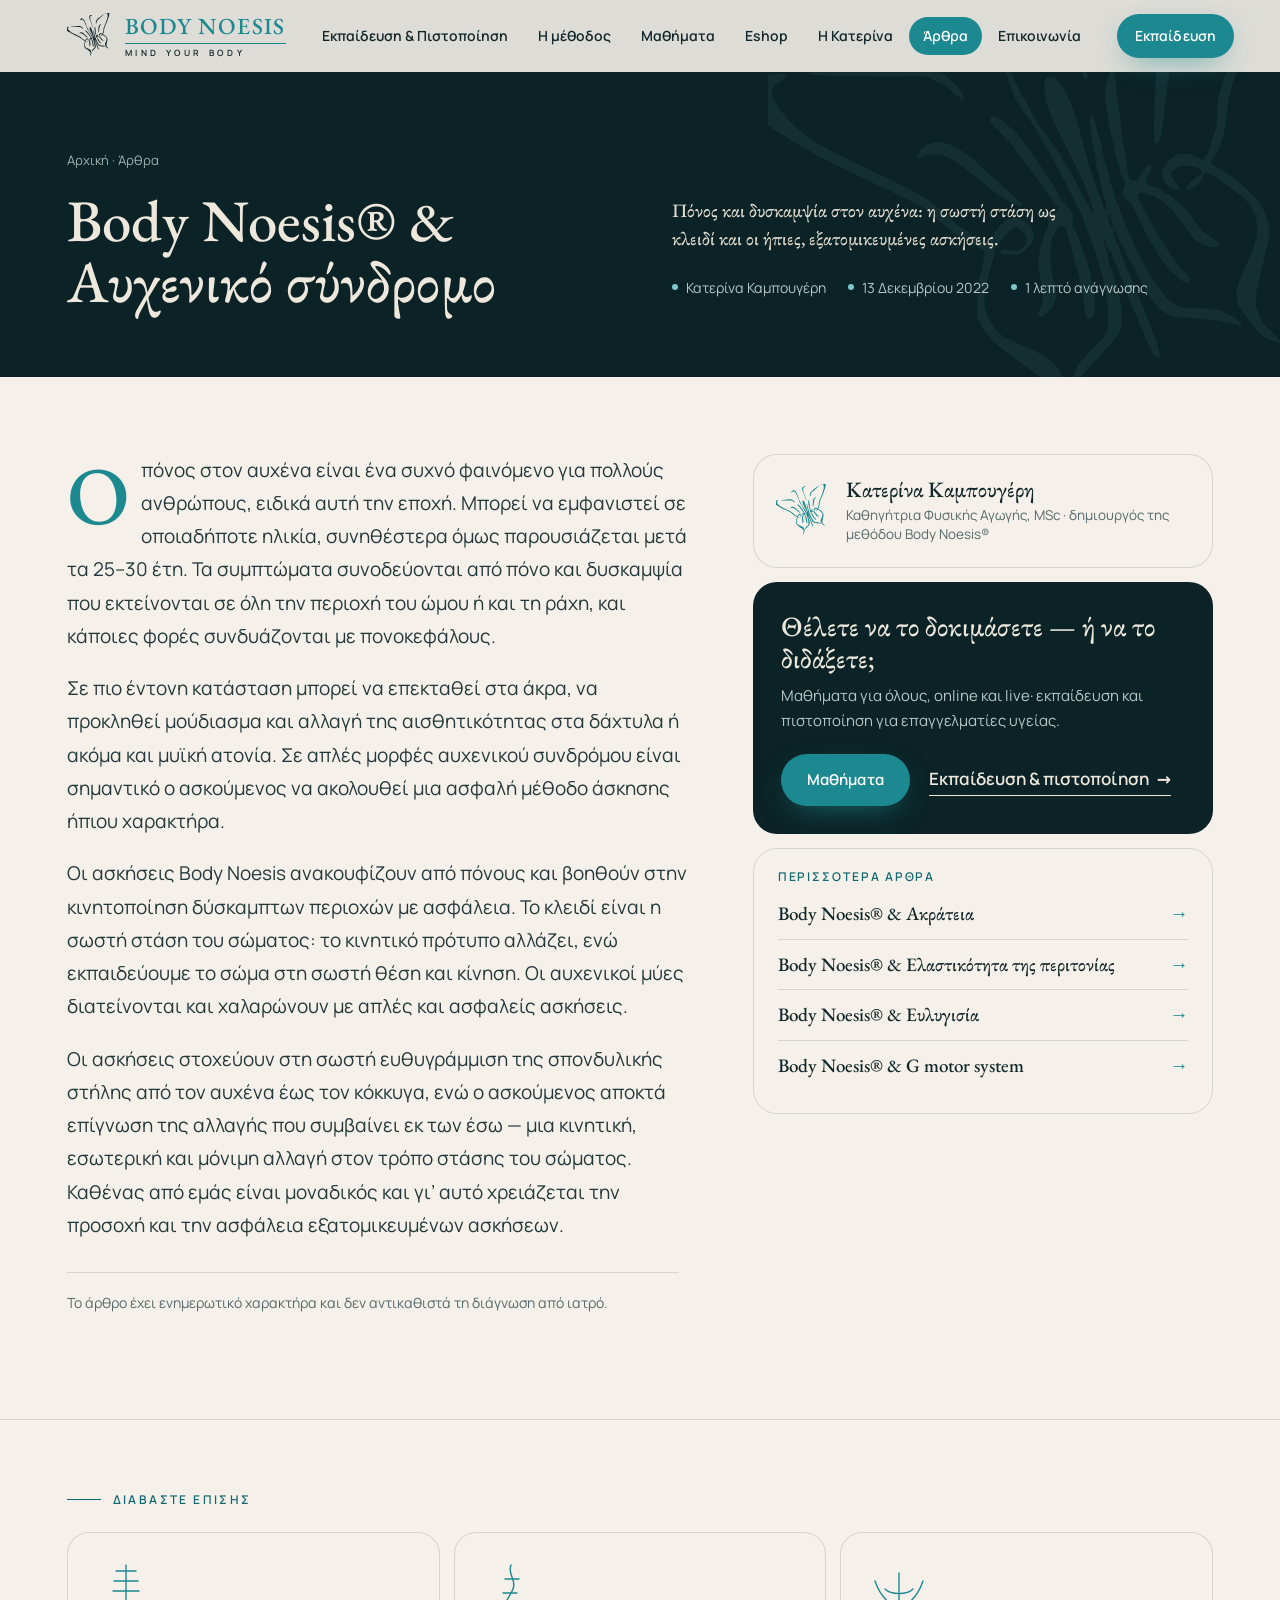
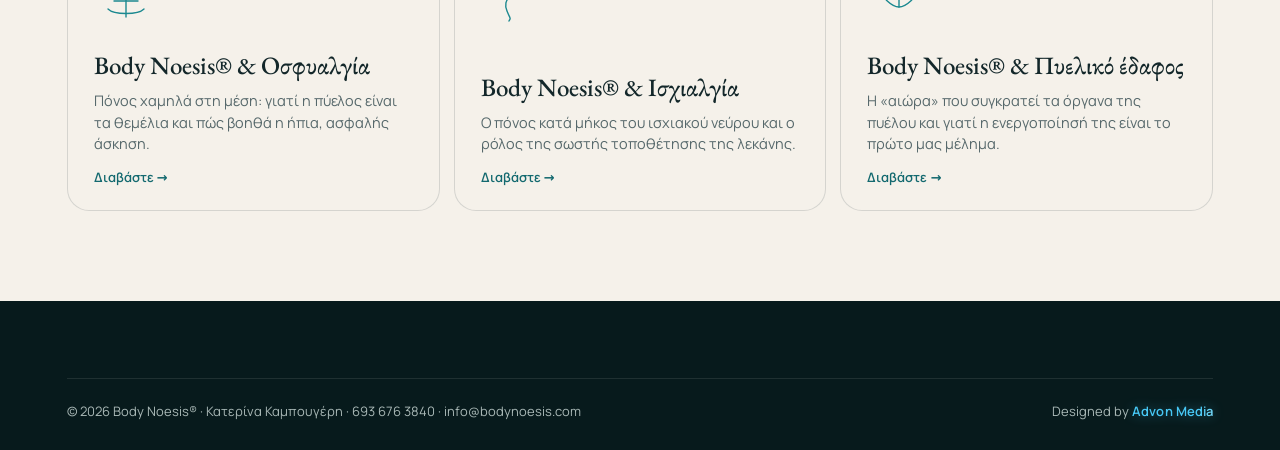
==== commit 250a076f: "Articles in two halves on desktop (text + sticky author/CTA/more articles), nav pill follows the sec" ====
--- a/arthro-afxeniko-syndromo.html
+++ b/arthro-afxeniko-syndromo.html
@@ -80,7 +80,11 @@
 .nav a{font:600 14px/1 var(--fb);text-decoration:none;padding:12px 12px;border-radius:999px;position:relative;white-space:nowrap}
 .nav a::after{content:"";position:absolute;left:12px;right:12px;bottom:6px;height:1px;background:currentColor;transform:scaleX(0);transform-origin:left;transition:transform .35s var(--ease)}
 @media (hover:hover){.nav a:hover::after{transform:scaleX(1)}}
-.nav a.acad{background:var(--teal);color:#fff;padding:12px 18px}.nav a.acad::after{display:none}
+.nav{position:relative}.nav a{z-index:1;padding:12px 14px;transition:color .35s}
+.nav .pill{position:absolute;left:0;top:50%;width:0;height:38px;border-radius:999px;background:var(--teal);box-shadow:0 6px 18px -8px rgba(28,137,144,.7);transform:translate(0,-50%);pointer-events:none;z-index:0;opacity:0}
+.nav .pill.go{transition:transform .55s var(--ease),width .55s var(--ease),opacity .3s}
+.nav a.on{color:#fff}.nav a.on::after{display:none}
+.nav a.cur{background:var(--teal);color:#fff}.nav a.cur::after{display:none}
 .hdr{display:flex;align-items:center;gap:6px}
 .cartb{position:relative;width:46px;height:46px;border-radius:50%;border:1px solid currentColor;background:transparent;display:grid;place-items:center;opacity:.92}
 .cartb svg{width:20px;height:20px}
@@ -579,18 +583,28 @@
 @media (max-width:1000px){.totop{display:none}}
 @media (prefers-reduced-motion:reduce){*,*::before,*::after{animation:none!important;transition:none!important;scroll-behavior:auto!important}.js .rv,.js .rvl,.lc-c,.w>span,.hero .fade,.proof li,.fmt div{opacity:1!important;transform:none!important}.who li,.syl li,.prs li,.ab-tx .bio p,.qb blockquote .ww{opacity:1!important;color:inherit}html.bn-intro #intro{display:none}}
 </style>
-<style>.ah{padding:150px 0 40px;background:var(--deep);color:#EDE7DC}.ah .bc{font-size:13px;color:#9FB3B1}.ah .bc a{text-decoration:none}.ah h1{font:500 clamp(40px,5vw,84px)/1.03 var(--fd);margin-top:20px;max-width:18ch;text-wrap:balance}.ah .by{margin-top:24px;font-size:14px;color:#B9C6C4}
-.ab2{display:grid;grid-template-columns:minmax(0,1fr) minmax(0,62ch) minmax(0,1fr);padding:70px 0 90px}.ab2>*{grid-column:2}.ab2 p{font-size:19px;line-height:1.75;color:#24383b}.ab2 p:first-child::first-letter{float:left;font:500 82px/.8 var(--fd);color:var(--teal);margin:8px 12px 0 0}
-.ab2 .cta{margin-top:30px;padding:28px;border-radius:24px;background:var(--paper2);border:1px solid var(--line)}.ab2 .cta b{display:block;font:500 28px/1.15 var(--fd)}.ab2 .cta p{font-size:15px;color:var(--mut);margin:8px 0 18px}
+<style>.ah{padding:150px 0 64px;background:var(--deep);color:#EDE7DC;position:relative;overflow:clip}.ah .bfw{position:absolute;right:-4%;top:50%;width:min(44vw,620px);transform:translateY(-50%);color:#7CC8CC;opacity:.07;pointer-events:none}
+.ah .g2{display:grid;grid-template-columns:minmax(0,1fr) minmax(0,1fr);gap:clamp(32px,5vw,110px);align-items:end;position:relative}
+.ah .bc{font-size:13px;color:#9FB3B1}.ah .bc a{text-decoration:none}.ah h1{font:500 clamp(40px,4.6vw,80px)/1.03 var(--fd);margin-top:20px;text-wrap:balance}
+.ah .ld{font:400 clamp(19px,1.45vw,24px)/1.5 var(--fd);color:#E3DCCF;max-width:46ch;margin:0}.ah .mt{display:flex;flex-wrap:wrap;gap:8px 22px;margin-top:22px;font-size:14px;color:#B9C6C4}.ah .mt span{display:flex;align-items:center;gap:8px}.ah .mt span::before{content:"";width:6px;height:6px;border-radius:50%;background:#7CC8CC}
+.ab2{display:grid;grid-template-columns:minmax(0,1.35fr) minmax(0,1fr);gap:clamp(32px,5vw,110px);padding:clamp(56px,6vw,96px) 0 clamp(64px,7vw,110px);align-items:start}
+.ab2 .tx p{font-size:19px;line-height:1.75;color:#24383b;max-width:68ch;text-wrap:pretty}.ab2 .tx p:first-child::first-letter{float:left;font:500 82px/.8 var(--fd);color:var(--teal);margin:8px 12px 0 0}
+.ab2 .tx .dis{font-size:14px;color:var(--mut);margin-top:30px;padding-top:18px;border-top:1px solid var(--line)}
+.ab2 aside{position:sticky;top:100px;display:grid;gap:14px}
+.ab2 .au{display:flex;gap:16px;align-items:center;padding:22px;border-radius:24px;border:1px solid var(--line);background:var(--paper)}.ab2 .au svg{width:54px;height:54px;flex:none;color:var(--teal)}.ab2 .au b{display:block;font:500 22px/1.15 var(--fd)}.ab2 .au span{font-size:13.5px;color:var(--mut);line-height:1.45;display:block;margin-top:4px}
+.ab2 .cta{padding:28px;border-radius:24px;background:var(--deep);color:#EDE7DC}.ab2 .cta b{display:block;font:500 28px/1.15 var(--fd)}.ab2 .cta p{font-size:15px;color:#B9C6C4;margin:10px 0 20px}.ab2 .cta .tl{color:#EDE7DC}
+.ab2 .ol{padding:22px 24px;border-radius:24px;border:1px solid var(--line)}.ab2 .ol h2{font:600 12px/1 var(--fb);letter-spacing:.16em;text-transform:uppercase;color:var(--tealt);margin:0 0 6px}.ab2 .ol a{display:flex;justify-content:space-between;gap:14px;padding:13px 0;border-bottom:1px solid var(--line);text-decoration:none;font:500 19px/1.25 var(--fd)}.ab2 .ol a:last-child{border-bottom:0}.ab2 .ol a i{font-style:normal;color:var(--teal);transition:transform .3s var(--ease)}
+@media (hover:hover){.ab2 .ol a:hover i{transform:translateX(4px)}}
+@media (max-width:1000px){.ah .g2,.ab2{grid-template-columns:1fr}.ab2 aside{position:static}.ah{padding:120px 0 48px}}
 .more2{border-top:1px solid var(--line);padding:60px 0 90px}.more2 .ag{margin-top:24px}.hd{color:var(--ink)}.hd::before{opacity:1}.hd .wm b{color:var(--teal)}</style><script type="application/ld+json">{"@context": "https://schema.org", "@graph": [{"@type": "BlogPosting", "headline": "Body Noesis® & Αυχενικό σύνδρομο", "description": "Πόνος και δυσκαμψία στον αυχένα: η σωστή στάση ως κλειδί και οι ήπιες, εξατομικευμένες ασκήσεις.", "datePublished": "2022-12-13", "dateModified": "2022-12-13", "inLanguage": "el", "mainEntityOfPage": "https://bodynoesis.com/arthro-afxeniko-syndromo.html", "author": {"@type": "Person", "name": "Κατερίνα Καμπουγέρη", "url": "https://bodynoesis.com/#katerina"}, "publisher": {"@type": "Organization", "name": "Body Noesis®", "url": "https://bodynoesis.com/"}}, {"@type": "BreadcrumbList", "itemListElement": [{"@type": "ListItem", "position": 1, "name": "Αρχική", "item": "https://bodynoesis.com/"}, {"@type": "ListItem", "position": 2, "name": "Άρθρα", "item": "https://bodynoesis.com/#arthra"}, {"@type": "ListItem", "position": 3, "name": "Body Noesis® & Αυχενικό σύνδρομο", "item": "https://bodynoesis.com/arthro-afxeniko-syndromo.html"}]}]}</script>
 </head>
 <body>
 <svg width="0" height="0" style="position:absolute" aria-hidden="true"><symbol id="bf" viewBox="44 38 730 746"><path fill="currentColor" fill-rule="evenodd" d="M465.0 755.8C475.5 735.2 478.2 721.3 473.5 711.9C471.6 708.2 470.5 704.0 469.9 698.8C468.0 680.1 454.7 668.5 417.7 653.5C414.5 652.2 410.4 650.2 408.6 649.1C406.8 647.9 403.4 646.4 401.1 645.5C386.6 640.4 371.7 620.6 368.9 603.0C367.6 594.4 369.0 579.7 372.0 570.2C373.1 566.7 374.5 560.9 375.0 557.3C375.6 553.7 377.2 548.0 378.7 544.6C380.1 541.2 381.3 536.2 381.5 533.2C381.6 529.2 382.3 527.3 384.2 525.2C385.6 523.7 389.1 519.3 391.9 515.3C397.7 507.2 406.1 500.0 409.6 500.0C412.4 500.0 419.4 506.0 421.6 510.1C425.2 517.2 422.1 525.8 414.7 529.0C409.6 531.2 409.4 531.2 397.8 529.4C389.7 528.1 386.1 531.5 392.1 534.6C394.7 535.9 397.0 536.1 405.3 535.5C415.4 534.8 415.4 534.8 420.3 529.9C423.0 527.2 425.6 525.0 426.1 525.0C428.1 525.0 433.0 515.6 433.0 511.8C433.0 496.4 411.9 482.6 399.4 489.9C390.1 495.4 379.4 507.7 375.9 517.0C373.6 523.2 371.3 523.3 365.3 517.7C362.6 515.2 358.8 512.5 356.7 511.6C354.5 510.7 351.5 508.9 349.8 507.5C348.1 506.1 345.2 504.3 343.4 503.5C338.9 501.6 334.2 497.8 319.6 484.1C297.8 463.6 284.8 456.2 205.0 418.5C195.9 414.2 186.9 409.7 185.0 408.5C183.1 407.3 179.5 405.6 177.1 404.6C174.6 403.6 171.5 402.1 170.1 401.1C168.7 400.1 163.4 397.2 158.5 394.6C146.1 388.0 124.7 371.7 115.5 361.7C91.2 335.8 86.6 319.1 101.6 312.1C114.2 306.1 113.8 299.0 101.0 301.1C98.0 301.6 90.5 302.7 84.5 303.5C64.2 306.1 48.0 316.2 48.0 326.2C48.0 334.7 56.9 344.6 80.3 362.4C86.5 367.1 109.9 382.5 114.0 384.5C115.9 385.5 118.8 387.3 120.5 388.5C122.2 389.8 127.5 392.9 132.5 395.6C137.4 398.2 143.3 401.6 145.5 403.1C152.6 407.8 180.4 421.7 226.0 443.1C250.5 454.7 274.6 466.4 279.5 469.1C284.4 471.9 289.5 474.7 290.8 475.4C292.0 476.1 300.1 482.9 308.7 490.6C325.5 505.4 331.5 509.9 339.7 513.6C342.5 514.9 345.1 516.4 345.5 517.1C345.9 517.7 348.3 519.1 350.9 520.2C353.4 521.3 358.6 524.3 362.3 526.8C368.5 530.8 369.1 531.5 368.6 533.9C368.3 535.3 367.6 540.2 367.1 544.7C366.5 549.3 364.9 556.5 363.4 560.7C360.1 570.4 357.8 603.6 359.7 614.4C362.4 629.4 376.0 646.8 396.5 661.7C413.5 674.0 427.2 683.9 433.5 688.2C443.4 695.1 451.5 703.8 455.4 712.0C457.4 716.1 459.7 720.1 460.4 720.9C463.9 724.8 464.0 727.5 461.0 736.4C459.4 741.0 457.4 748.8 456.5 753.7C455.7 758.5 454.4 765.1 453.6 768.2C451.0 779.8 455.0 775.5 465.0 755.8ZM496.8 690.0C501.0 684.8 510.7 674.0 518.5 666.0C537.6 646.5 544.4 637.2 546.0 628.6C547.7 619.6 545.9 598.1 542.5 586.8C541.1 582.2 539.3 575.6 538.4 572.0C536.0 562.3 534.4 557.1 532.2 551.5C531.1 548.8 529.5 542.9 528.7 538.4C527.9 534.0 526.3 528.3 525.1 525.8C522.6 520.1 522.1 512.2 524.5 515.4C525.3 516.5 526.0 519.1 526.0 521.3C526.0 524.5 526.6 525.8 529.6 528.5C532.2 530.9 533.5 533.3 534.6 537.6C535.5 540.9 537.4 545.5 539.0 548.0C540.6 550.5 542.4 554.8 543.1 557.5C543.7 560.2 545.2 564.3 546.3 566.5C548.6 571.1 555.1 588.3 558.5 598.6C559.7 602.5 561.9 607.7 563.3 610.1C564.7 612.5 566.5 616.8 567.3 619.5C568.1 622.2 570.2 627.1 571.9 630.4C573.6 633.6 575.0 636.9 575.0 637.7C575.0 639.0 578.9 647.6 586.7 663.6C589.8 670.0 596.7 670.8 595.7 664.7C594.7 658.3 590.8 645.6 588.5 641.1C587.2 638.6 585.6 634.3 585.0 631.7C584.4 629.0 582.7 624.3 581.1 621.2C579.6 618.1 577.8 613.3 577.1 610.7C576.5 608.0 574.6 603.3 573.0 600.3C571.3 597.2 570.0 594.0 570.0 593.0C570.0 592.1 568.7 588.7 567.1 585.4C565.5 582.2 563.0 576.6 561.7 573.0C560.3 569.4 557.6 563.1 555.6 559.0C553.6 554.9 552.0 550.9 552.0 550.2C552.0 549.4 550.7 546.1 549.0 542.9C547.4 539.7 545.4 534.3 544.5 530.9C543.6 527.6 541.7 523.1 540.3 520.9C538.0 517.4 535.4 505.4 536.7 504.0C537.8 502.8 541.1 508.7 543.0 514.9C544.1 518.6 545.9 522.5 547.0 523.5C548.0 524.4 550.1 528.3 551.5 532.1C553.0 535.9 554.6 539.3 555.2 539.6C555.7 539.9 558.1 544.1 560.4 548.9C569.0 566.4 578.1 583.1 581.5 587.8C591.9 602.2 593.9 604.4 600.6 608.9C610.9 615.9 612.4 616.3 643.5 618.0C657.7 618.8 668.3 620.2 687.0 624.1C690.0 624.7 694.4 626.2 696.7 627.3C700.1 628.9 701.3 629.1 702.2 628.2C703.9 626.5 693.9 616.4 689.0 614.9C687.1 614.3 682.8 612.2 679.4 610.4C672.2 606.4 662.5 605.0 640.7 605.0C617.2 605.0 610.8 601.0 591.2 573.7C582.0 560.9 564.9 529.6 560.9 518.2C559.9 515.3 558.2 511.7 557.1 510.2C556.1 508.7 554.7 505.5 554.0 503.0C553.4 500.5 551.6 496.2 550.1 493.5C548.5 490.8 546.7 486.0 546.0 483.0C545.3 480.0 543.5 475.0 541.9 471.9C540.4 468.8 538.2 462.7 537.1 458.3C536.0 453.9 534.3 448.6 533.4 446.4C532.5 444.3 531.1 438.9 530.4 434.5C529.6 430.1 527.6 423.0 526.0 418.8C524.2 414.1 522.4 406.8 521.6 400.3C520.6 393.1 519.2 387.2 517.2 382.5C515.5 378.6 513.5 371.9 512.7 367.5C510.2 354.6 507.9 350.6 506.4 356.6C505.1 361.8 507.0 386.2 509.5 395.5C510.8 400.4 512.3 408.6 512.9 413.6C513.4 418.6 514.6 424.5 515.5 426.6C516.3 428.6 518.0 435.5 519.1 441.9C520.2 448.2 522.2 456.2 523.5 459.6C526.3 466.9 527.7 476.5 526.2 477.4C524.7 478.3 523.0 474.8 521.4 467.8C520.6 464.6 518.7 459.7 517.1 456.8C515.5 453.9 513.9 449.7 513.5 447.5C513.1 445.4 511.5 440.7 510.0 437.2C506.8 430.2 503.5 418.7 493.1 378.7C479.6 326.3 461.3 296.1 449.4 306.3C446.5 308.8 446.5 308.9 446.5 319.7C446.6 336.8 451.5 350.0 474.9 396.5C485.2 416.9 495.0 437.1 496.9 441.5C502.4 455.0 510.0 477.3 510.0 480.3C510.0 484.7 507.7 483.0 506.1 477.4C505.4 474.7 503.2 470.8 501.4 468.6C499.5 466.4 498.0 464.2 498.0 463.6C498.0 463.0 496.6 459.8 494.9 456.5C493.1 453.2 490.6 448.2 489.2 445.5C485.9 438.8 471.6 413.7 467.6 407.5C458.1 392.9 454.1 387.2 444.1 374.1C438.0 366.2 432.4 357.8 431.6 355.5C430.8 353.1 428.3 348.2 426.1 344.4C423.8 340.7 422.0 337.2 422.0 336.7C422.0 336.3 420.7 334.0 419.2 331.7C415.9 326.8 404.5 303.8 400.0 293.0C396.7 285.2 394.8 279.1 390.5 263.0C389.1 257.8 387.3 252.6 386.6 251.5C385.9 250.4 384.1 246.3 382.8 242.5C379.0 232.2 375.3 223.2 372.5 217.5C371.1 214.8 369.3 210.7 368.6 208.5C361.2 187.0 339.3 164.2 325.2 163.2C315.8 162.5 300.4 171.7 292.1 182.9C283.9 193.8 287.3 195.8 300.0 187.5C310.5 180.7 313.5 179.6 323.1 179.6C330.5 179.5 330.8 179.6 335.6 183.5C346.1 192.0 355.6 203.7 359.8 213.3C361.0 215.9 362.8 219.4 363.9 220.9C365.1 222.5 366.6 226.3 367.5 229.5C368.3 232.7 370.1 237.1 371.4 239.4C372.7 241.7 374.6 246.5 375.5 250.0C376.4 253.6 378.4 258.4 380.0 260.6C381.7 262.9 383.7 267.4 384.5 270.6C385.3 273.8 387.3 278.1 389.0 280.1C391.1 282.7 392.2 285.6 392.9 290.0C393.5 293.8 395.0 297.8 396.5 300.0C397.9 302.1 399.5 306.2 400.0 309.5C400.5 312.6 401.8 317.1 402.9 319.4C404.0 321.6 405.6 325.5 406.5 328.0C407.4 330.5 409.1 334.1 410.4 336.0C411.7 338.0 413.9 341.9 415.3 344.6C416.7 347.4 418.6 350.3 419.6 351.1C423.4 354.2 437.3 374.6 440.0 381.0C442.0 385.6 448.8 397.7 451.6 401.5C452.8 403.1 454.5 406.1 455.4 408.0C456.3 409.9 459.4 415.8 462.4 421.0C465.4 426.2 472.9 440.6 479.1 453.0C485.4 465.4 491.4 477.1 492.7 479.0C493.9 480.9 495.4 484.5 496.0 487.0C496.6 489.5 498.6 495.3 500.5 500.0C521.8 554.6 529.7 587.8 528.8 620.4C528.4 638.0 529.1 636.6 509.3 657.1C491.7 675.4 487.8 680.5 485.0 689.8C482.7 697.2 482.5 700.1 484.2 701.8C485.8 703.4 487.4 701.9 496.8 690.0ZM761.0 652.5C761.0 652.3 759.0 651.2 756.6 650.2C753.7 648.9 750.9 646.4 748.2 642.9C745.9 639.9 740.8 634.7 736.6 631.2C728.9 624.7 728.2 623.6 721.9 606.5C719.5 599.9 719.5 590.8 722.1 579.0C723.2 573.8 725.0 565.5 726.0 560.5C727.1 555.5 728.8 548.8 729.9 545.5C730.9 542.2 733.2 532.3 735.0 523.6C738.0 508.9 738.2 507.1 737.2 500.0C734.7 482.1 726.3 467.1 710.9 452.5C704.0 446.0 687.7 433.5 683.0 431.0C681.6 430.3 678.2 427.8 675.5 425.5C672.7 423.1 668.5 420.6 666.2 419.9C663.9 419.2 662.0 418.1 662.0 417.3C662.0 415.2 664.9 409.8 667.7 406.9C669.0 405.5 671.1 401.4 672.4 397.9C673.7 394.4 675.7 389.2 676.8 386.5C677.9 383.8 679.5 375.4 680.5 368.0C686.5 320.0 688.4 313.1 711.5 260.0C713.5 255.3 716.5 248.1 718.2 244.0C719.8 239.9 722.5 233.6 724.0 230.0C746.6 178.8 770.3 96.0 770.4 68.5C770.4 48.8 757.0 42.3 736.7 52.1C723.4 58.5 714.1 63.9 708.5 68.5C693.4 80.9 687.6 89.5 698.2 84.0C704.0 81.0 719.5 76.0 723.1 76.0C735.6 76.0 743.0 104.4 738.5 135.7C735.9 153.9 727.3 184.2 717.0 211.5C714.7 217.6 711.5 226.3 709.9 230.9C708.3 235.5 706.6 239.8 706.0 240.5C705.4 241.2 703.9 244.8 702.6 248.6C701.3 252.4 699.1 257.9 697.5 260.9C696.0 263.9 694.1 268.6 693.3 271.4C692.5 274.2 691.0 277.6 690.0 279.0C689.0 280.4 687.4 284.2 686.5 287.5C685.5 290.8 683.5 295.8 682.0 298.5C680.5 301.2 678.7 306.0 678.0 309.0C677.3 312.0 675.4 318.4 673.9 323.1C671.3 330.9 671.0 333.6 670.5 349.3C670.0 368.0 669.3 372.8 666.0 380.2C664.9 382.7 663.5 387.2 663.0 390.2C661.9 395.7 655.6 410.3 653.5 412.0C652.6 412.7 649.8 411.8 644.0 408.8C634.6 403.9 623.7 402.8 617.4 406.2C607.9 411.4 599.0 423.4 599.0 431.1C599.0 441.1 608.6 451.0 618.2 451.0C623.7 451.0 623.7 450.9 614.9 440.7C608.4 433.2 608.6 428.7 615.6 423.9C621.4 420.0 624.9 419.5 636.5 421.0C644.7 422.1 646.3 422.6 648.0 424.8C650.9 428.4 650.5 430.8 646.9 432.8C640.2 436.4 629.3 448.0 630.6 450.1C631.8 452.1 642.2 447.8 646.1 443.7C647.3 442.5 649.1 439.5 650.2 437.0C652.1 432.5 655.4 429.1 657.8 429.0C658.5 429.0 663.1 431.8 668.0 435.2C672.9 438.7 681.6 444.6 687.2 448.5C712.6 465.7 722.4 480.8 722.4 502.0C722.3 513.3 719.9 521.4 709.5 545.0C702.3 561.3 696.9 575.2 695.9 580.3C693.4 591.6 697.1 603.3 706.5 613.9C708.8 616.4 711.7 620.1 713.0 622.0C717.0 627.8 728.3 640.1 732.3 643.1C734.7 644.8 739.1 646.5 743.8 647.6C748.0 648.5 753.1 650.1 755.0 651.1C758.4 652.8 761.0 653.5 761.0 652.5ZM509.7 614.7C512.4 609.4 512.7 593.5 510.2 580.4C506.0 558.6 505.1 555.2 499.5 539.5C496.3 530.7 492.5 519.9 491.0 515.5C489.5 511.1 486.8 505.1 485.0 502.2C481.7 497.0 481.7 496.9 483.0 491.6C484.8 484.1 483.9 481.7 476.3 474.1C471.9 469.8 468.7 465.3 466.6 461.0C462.1 451.4 447.7 428.8 434.8 411.0C417.7 387.6 411.0 378.9 407.1 375.2C387.8 356.9 376.0 351.9 376.0 362.2C376.0 363.6 380.0 368.2 386.9 374.9C399.6 387.3 407.0 396.2 424.6 420.0C441.3 442.5 442.7 444.6 450.6 456.5C454.3 462.0 458.8 467.9 460.6 469.7C469.3 478.0 460.9 484.3 446.3 480.5C440.3 478.9 437.0 479.3 437.0 481.4C437.0 483.6 440.3 485.8 445.2 487.0C453.0 489.0 454.2 492.8 449.7 501.6C448.3 504.3 446.9 508.1 446.5 510.0C446.2 511.9 444.3 517.9 442.4 523.3C438.0 536.1 437.6 550.1 441.4 566.8C445.9 586.6 445.7 596.5 440.6 607.3C437.4 613.9 437.3 616.0 440.0 616.0C443.3 616.0 447.1 613.6 452.2 608.3C462.2 598.1 463.7 587.8 458.0 568.5C453.2 551.9 452.5 526.3 456.4 514.5C461.1 500.6 466.4 495.0 471.6 498.5C472.9 499.3 474.2 501.3 474.5 502.8C475.5 507.4 477.8 515.8 482.5 531.5C490.3 557.8 495.8 581.6 497.5 597.0C498.4 605.0 499.6 613.0 500.1 614.7C502.1 620.9 506.5 620.9 509.7 614.7ZM634.8 570.2C635.3 567.1 632.3 562.1 626.9 556.8C618.7 548.6 607.3 532.7 596.5 514.5C593.3 509.0 590.0 503.4 589.1 502.0C588.2 500.6 586.1 496.8 584.4 493.5C575.8 477.0 573.2 472.2 570.7 468.6C563.9 458.8 568.1 452.2 578.3 456.5C580.3 457.3 583.2 458.0 584.8 458.0C588.7 458.0 601.3 466.6 610.3 475.5C617.1 482.2 627.2 495.6 633.2 506.0C637.6 513.5 643.7 518.7 652.9 522.5C662.3 526.5 667.6 526.9 671.1 524.1C673.5 522.2 673.5 522.2 670.5 519.0C668.9 517.2 664.5 514.0 660.7 511.9C653.4 507.6 646.8 500.4 637.7 487.0C630.4 476.2 614.2 460.8 604.9 456.0C603.6 455.3 600.8 453.4 598.8 451.8C596.4 449.9 592.7 448.4 588.3 447.5C577.6 445.3 575.2 440.2 581.1 432.2C584.0 428.2 585.5 420.1 583.5 418.2C582.5 417.2 579.7 419.4 577.5 422.9C570.8 433.8 567.1 438.6 564.8 439.4C561.6 440.5 557.4 439.5 556.6 437.4C555.3 433.9 553.0 421.1 552.0 411.7C551.5 406.2 550.1 398.1 548.9 393.7C547.8 389.2 546.4 379.9 545.9 373.0C544.8 357.4 544.4 354.0 541.9 341.5C540.9 336.0 539.6 324.7 539.1 316.3C538.3 300.7 537.5 298.0 533.9 298.0C528.2 298.0 522.9 323.6 526.0 336.5C526.5 338.7 527.4 345.5 527.9 351.6C528.5 357.8 530.0 367.0 531.4 372.1C532.8 377.3 534.8 387.1 536.0 393.9C537.1 400.6 539.3 410.1 541.0 414.9C542.6 419.6 544.3 425.9 544.8 428.7C545.3 431.6 547.0 435.8 548.5 438.0C551.3 442.1 551.3 442.1 549.7 447.4C546.7 456.9 547.3 459.8 553.7 464.2C556.4 466.0 558.8 468.7 559.7 470.9C560.5 472.9 562.1 475.7 563.2 477.2C564.2 478.7 565.9 482.3 566.9 485.2C567.9 488.1 569.9 492.2 571.3 494.3C572.7 496.4 574.6 500.3 575.5 503.0C576.4 505.8 577.6 508.2 578.1 508.6C578.6 508.9 580.8 512.6 583.0 516.8C594.0 537.8 604.6 552.1 618.6 564.5C627.6 572.4 634.1 574.8 634.8 570.2ZM532.7 500.2C531.0 498.3 528.2 485.4 529.3 484.3C530.8 482.9 532.4 486.2 534.0 494.0C535.8 502.1 535.6 503.4 532.7 500.2ZM418.0 471.0C418.0 470.5 416.5 469.0 414.8 467.5C413.0 466.0 405.9 459.4 399.0 452.9C392.1 446.4 384.6 439.6 382.3 437.8C380.0 436.0 371.6 428.3 363.6 420.8C328.2 387.5 303.5 380.9 285.6 400.0C282.2 403.6 281.0 405.7 281.0 408.0C281.0 411.7 282.1 411.8 289.2 408.5C293.7 406.4 296.0 406.0 304.4 406.0C314.1 406.0 314.4 406.1 323.8 410.7C329.0 413.2 334.7 416.5 336.4 418.0C338.1 419.5 344.4 424.4 350.5 429.1C363.8 439.2 370.6 444.7 378.5 451.5C393.6 464.5 418.0 476.6 418.0 471.0ZM594.7 388.2C597.9 383.3 598.6 379.5 603.5 334.0C606.9 303.7 609.5 291.4 614.3 283.6C616.8 279.5 620.0 275.7 621.9 274.5C627.4 271.2 635.0 263.9 635.0 261.9C635.0 253.7 617.1 259.8 605.8 271.8C597.5 280.8 592.5 290.8 591.1 301.5C589.8 311.6 587.7 383.8 588.6 388.5C589.4 393.0 591.5 392.8 594.7 388.2ZM342.0 333.2C342.0 325.5 322.4 304.1 308.7 296.8C292.7 288.3 290.4 287.7 275.0 287.2C264.1 286.9 254.4 287.5 236.0 289.4C212.3 291.8 192.6 293.7 165.6 296.0C146.6 297.6 139.0 299.4 141.3 301.6C143.3 303.6 214.1 305.0 266.0 304.0C291.6 303.6 297.0 304.2 302.7 308.6C304.5 309.9 308.0 311.9 310.6 313.0C313.2 314.2 316.9 316.4 318.9 318.0C320.9 319.6 324.5 322.6 327.0 324.5C329.5 326.5 333.5 329.7 335.8 331.5C340.8 335.5 342.0 335.8 342.0 333.2ZM502.1 304.7C503.1 301.0 501.5 296.0 498.0 291.5C495.4 288.2 495.0 286.9 495.0 281.4C495.0 275.5 494.7 274.7 491.5 271.1C488.9 268.2 488.0 266.4 488.0 263.7C488.0 259.4 486.7 255.6 483.5 251.0C482.1 249.0 480.6 245.1 480.0 242.3C479.5 239.4 477.8 234.5 476.2 231.3C474.6 228.1 472.8 223.2 472.1 220.5C471.4 217.8 469.6 213.5 468.0 211.0C466.5 208.5 464.9 204.3 464.5 201.5C464.1 198.8 462.8 193.9 461.5 190.5C456.9 178.6 454.1 146.0 456.8 136.4C459.6 126.9 471.1 117.8 483.2 115.5C485.3 115.1 487.7 114.2 488.6 113.5C493.5 110.0 474.4 106.5 463.9 109.0C456.4 110.8 446.3 120.8 443.6 129.0C439.0 143.3 441.7 164.6 450.4 182.5C452.8 187.4 455.3 193.8 456.0 196.5C456.6 199.2 458.2 203.5 459.6 206.0C460.9 208.5 462.4 212.8 463.0 215.5C463.6 218.2 465.2 222.4 466.6 224.8C468.0 227.2 469.8 231.4 470.6 234.3C471.5 237.2 473.7 242.7 475.5 246.5C477.4 250.3 479.4 255.3 479.9 257.5C480.5 259.7 482.3 262.9 483.8 264.7C486.2 267.3 486.8 269.0 487.2 273.8C487.5 278.2 488.4 280.9 490.4 284.1C492.3 286.9 493.5 290.3 494.0 294.5C495.4 305.6 500.2 311.7 502.1 304.7ZM555.5 242.8C556.4 240.5 558.3 232.9 559.7 226.0C564.7 201.4 575.8 186.7 605.6 165.6C622.8 153.4 673.5 105.6 677.7 97.6C679.2 94.7 679.2 94.7 676.3 95.4C670.1 97.0 651.3 109.4 641.0 118.7C634.5 124.7 610.8 142.9 591.0 157.2C568.5 173.5 556.0 190.4 549.4 213.4C546.3 224.4 545.8 227.4 546.2 233.4C547.0 246.1 552.1 251.2 555.5 242.8Z"/></symbol></svg>
 <header class="hd solid" id="hd"><div class="wrap"><a href="index.html" class="brand" aria-label="Body Noesis — αρχική"><svg viewBox="44 38 730 746" aria-hidden="true"><use href="#bf"/></svg><span class="wm"><b>BODY NOESIS</b><i>MIND YOUR BODY</i></span></a>
-<nav class="nav" aria-label="Κύριο μενού"><a href="index.html#akadimia" class="acad">Εκπαίδευση &amp; Πιστοποίηση</a><a href="index.html#methodos">Η μέθοδος</a><a href="index.html#mathimata">Μαθήματα</a><a href="index.html#eshop">Eshop</a><a href="index.html#arthra">Άρθρα</a><a href="index.html#epikoinonia">Επικοινωνία</a></nav>
+<nav class="nav" aria-label="Κύριο μενού"><a href="index.html#akadimia">Εκπαίδευση &amp; Πιστοποίηση</a><a href="index.html#methodos">Η μέθοδος</a><a href="index.html#mathimata">Μαθήματα</a><a href="index.html#eshop">Eshop</a><a href="index.html#katerina">Η Κατερίνα</a><a href="index.html#arthra" class="cur" aria-current="page">Άρθρα</a><a href="index.html#epikoinonia">Επικοινωνία</a></nav>
 <div class="hdr"><a class="btn" href="index.html#akadimia" style="min-height:44px;padding:0 18px;font-size:14px">Εκπαίδευση</a></div></div></header>
-<main><section class="ah"><div class="wrap"><p class="bc"><a href="index.html">Αρχική</a> · <a href="index.html#arthra">Άρθρα</a></p><h1>Body Noesis® & Αυχενικό σύνδρομο</h1><p class="by">Κατερίνα Καμπουγέρη · Καθηγήτρια Φυσικής Αγωγής, δημιουργός του Body Noesis® · <time datetime="2022-12-13">13 Δεκεμβρίου 2022</time></p></div></section>
-<article class="wrap ab2"><p>Ο πόνος στον αυχένα είναι ένα συχνό φαινόμενο για πολλούς ανθρώπους, ειδικά αυτή την εποχή. Μπορεί να εμφανιστεί σε οποιαδήποτε ηλικία, συνηθέστερα όμως παρουσιάζεται μετά τα 25–30 έτη. Τα συμπτώματα συνοδεύονται από πόνο και δυσκαμψία που εκτείνονται σε όλη την περιοχή του ώμου ή και τη ράχη, και κάποιες φορές συνδυάζονται με πονοκεφάλους.</p><p>Σε πιο έντονη κατάσταση μπορεί να επεκταθεί στα άκρα, να προκληθεί μούδιασμα και αλλαγή της αισθητικότητας στα δάχτυλα ή ακόμα και μυϊκή ατονία. Σε απλές μορφές αυχενικού συνδρόμου είναι σημαντικό ο ασκούμενος να ακολουθεί μια ασφαλή μέθοδο άσκησης ήπιου χαρακτήρα.</p><p>Οι ασκήσεις Body Noesis ανακουφίζουν από πόνους και βοηθούν στην κινητοποίηση δύσκαμπτων περιοχών με ασφάλεια. Το κλειδί είναι η σωστή στάση του σώματος: το κινητικό πρότυπο αλλάζει, ενώ εκπαιδεύουμε το σώμα στη σωστή θέση και κίνηση. Οι αυχενικοί μύες διατείνονται και χαλαρώνουν με απλές και ασφαλείς ασκήσεις.</p><p>Οι ασκήσεις στοχεύουν στη σωστή ευθυγράμμιση της σπονδυλικής στήλης από τον αυχένα έως τον κόκκυγα, ενώ ο ασκούμενος αποκτά επίγνωση της αλλαγής που συμβαίνει εκ των έσω — μια κινητική, εσωτερική και μόνιμη αλλαγή στον τρόπο στάσης του σώματος. Καθένας από εμάς είναι μοναδικός και γι’ αυτό χρειάζεται την προσοχή και την ασφάλεια εξατομικευμένων ασκήσεων.</p><div class="cta"><b>Θέλετε να το δοκιμάσετε — ή να το διδάξετε;</b><p>Μαθήματα για όλους, online και live· εκπαίδευση και πιστοποίηση για επαγγελματίες υγείας.</p><a class="btn" href="index.html#mathimata">Μαθήματα</a> <a class="tl" href="index.html#akadimia" style="margin-left:16px">Εκπαίδευση &amp; πιστοποίηση <span>→</span></a></div><p style="font-size:14px;color:var(--mut);margin-top:24px">Το άρθρο έχει ενημερωτικό χαρακτήρα και δεν αντικαθιστά τη διάγνωση από ιατρό.</p></article>
+<main><section class="ah"><svg class="bfw" viewBox="44 38 730 746" aria-hidden="true"><use href="#bf"/></svg><div class="wrap g2"><div><p class="bc"><a href="index.html">Αρχική</a> · <a href="index.html#arthra">Άρθρα</a></p><h1>Body Noesis® & Αυχενικό σύνδρομο</h1></div><div><p class="ld">Πόνος και δυσκαμψία στον αυχένα: η σωστή στάση ως κλειδί και οι ήπιες, εξατομικευμένες ασκήσεις.</p><p class="mt"><span>Κατερίνα Καμπουγέρη</span><span><time datetime="2022-12-13">13 Δεκεμβρίου 2022</time></span><span>1 λεπτό ανάγνωσης</span></p></div></div></section>
+<div class="wrap ab2"><article class="tx"><p>Ο πόνος στον αυχένα είναι ένα συχνό φαινόμενο για πολλούς ανθρώπους, ειδικά αυτή την εποχή. Μπορεί να εμφανιστεί σε οποιαδήποτε ηλικία, συνηθέστερα όμως παρουσιάζεται μετά τα 25–30 έτη. Τα συμπτώματα συνοδεύονται από πόνο και δυσκαμψία που εκτείνονται σε όλη την περιοχή του ώμου ή και τη ράχη, και κάποιες φορές συνδυάζονται με πονοκεφάλους.</p><p>Σε πιο έντονη κατάσταση μπορεί να επεκταθεί στα άκρα, να προκληθεί μούδιασμα και αλλαγή της αισθητικότητας στα δάχτυλα ή ακόμα και μυϊκή ατονία. Σε απλές μορφές αυχενικού συνδρόμου είναι σημαντικό ο ασκούμενος να ακολουθεί μια ασφαλή μέθοδο άσκησης ήπιου χαρακτήρα.</p><p>Οι ασκήσεις Body Noesis ανακουφίζουν από πόνους και βοηθούν στην κινητοποίηση δύσκαμπτων περιοχών με ασφάλεια. Το κλειδί είναι η σωστή στάση του σώματος: το κινητικό πρότυπο αλλάζει, ενώ εκπαιδεύουμε το σώμα στη σωστή θέση και κίνηση. Οι αυχενικοί μύες διατείνονται και χαλαρώνουν με απλές και ασφαλείς ασκήσεις.</p><p>Οι ασκήσεις στοχεύουν στη σωστή ευθυγράμμιση της σπονδυλικής στήλης από τον αυχένα έως τον κόκκυγα, ενώ ο ασκούμενος αποκτά επίγνωση της αλλαγής που συμβαίνει εκ των έσω — μια κινητική, εσωτερική και μόνιμη αλλαγή στον τρόπο στάσης του σώματος. Καθένας από εμάς είναι μοναδικός και γι’ αυτό χρειάζεται την προσοχή και την ασφάλεια εξατομικευμένων ασκήσεων.</p><p class="dis">Το άρθρο έχει ενημερωτικό χαρακτήρα και δεν αντικαθιστά τη διάγνωση από ιατρό.</p></article><aside aria-label="Σχετικά"><div class="au"><svg viewBox="44 38 730 746" aria-hidden="true"><use href="#bf"/></svg><div><b>Κατερίνα Καμπουγέρη</b><span>Καθηγήτρια Φυσικής Αγωγής, MSc · δημιουργός της μεθόδου Body Noesis®</span></div></div><div class="cta"><b>Θέλετε να το δοκιμάσετε — ή να το διδάξετε;</b><p>Μαθήματα για όλους, online και live· εκπαίδευση και πιστοποίηση για επαγγελματίες υγείας.</p><a class="btn" href="index.html#mathimata">Μαθήματα</a> <a class="tl" href="index.html#akadimia" style="margin-left:16px">Εκπαίδευση &amp; πιστοποίηση <span>→</span></a></div><nav class="ol" aria-label="Περισσότερα άρθρα"><h2>Περισσότερα άρθρα</h2><a href="arthro-akrateia.html">Body Noesis® & Ακράτεια<i aria-hidden="true">→</i></a><a href="arthro-peritonia.html">Body Noesis® & Ελαστικότητα της περιτονίας<i aria-hidden="true">→</i></a><a href="arthro-eflygisia.html">Body Noesis® & Ευλυγισία<i aria-hidden="true">→</i></a><a href="arthro-g-motor-system.html">Body Noesis® & G motor system<i aria-hidden="true">→</i></a></nav></aside></div>
 <section class="more2"><div class="wrap"><span class="kick">Διαβάστε επίσης</span><div class="ag in"><a class="ac" href="arthro-oschialgia.html"><svg viewBox="0 0 64 64" aria-hidden="true"><path pathLength="1" d="M32 6v52"/><path pathLength="1" d="M22 12h20M20 22h24M19 32h26M20 42h24"/><path pathLength="1" d="M14 50c6 6 30 6 36 0"/></svg><h3>Body Noesis® & Οσφυαλγία</h3><p>Πόνος χαμηλά στη μέση: γιατί η πύελος είναι τα θεμέλια και πώς βοηθά η ήπια, ασφαλής άσκηση.</p><span class="rd">Διαβάστε →</span></a><a class="ac" href="arthro-ischialgia.html"><svg viewBox="0 0 64 64" aria-hidden="true"><path pathLength="1" d="M30 6c-4 10 6 14 2 24s-10 12-6 22 4 6 2 10"/><path pathLength="1" d="M24 20h14M22 34h14"/></svg><h3>Body Noesis® & Ισχιαλγία</h3><p>Ο πόνος κατά μήκος του ισχιακού νεύρου και ο ρόλος της σωστής τοποθέτησης της λεκάνης.</p><span class="rd">Διαβάστε →</span></a><a class="ac" href="arthro-pyeliko-edafos.html"><svg viewBox="0 0 64 64" aria-hidden="true"><path pathLength="1" d="M8 22c6 18 18 26 24 26s18-8 24-26"/><path pathLength="1" d="M18 30c6 6 22 6 28 0"/><path pathLength="1" d="M32 14v34"/></svg><h3>Body Noesis® & Πυελικό έδαφος</h3><p>Η «αιώρα» που συγκρατεί τα όργανα της πυέλου και γιατί η ενεργοποίησή της είναι το πρώτο μας μέλημα.</p><span class="rd">Διαβάστε →</span></a></div></div></section></main>
 <footer class="ft"><div class="wrap"><div class="ft-b" style="margin-top:0"><span>© 2026 Body Noesis® · Κατερίνα Καμπουγέρη · <a href="tel:+306936763840">693 676 3840</a> · <a href="mailto:info@bodynoesis.com">info@bodynoesis.com</a></span><span><a href="https://advonmedia.com" target="_blank" rel="noopener" style="text-decoration:none">Designed by <b class="adv">Advon Media</b></a></span></div></div></footer>
 </body>
